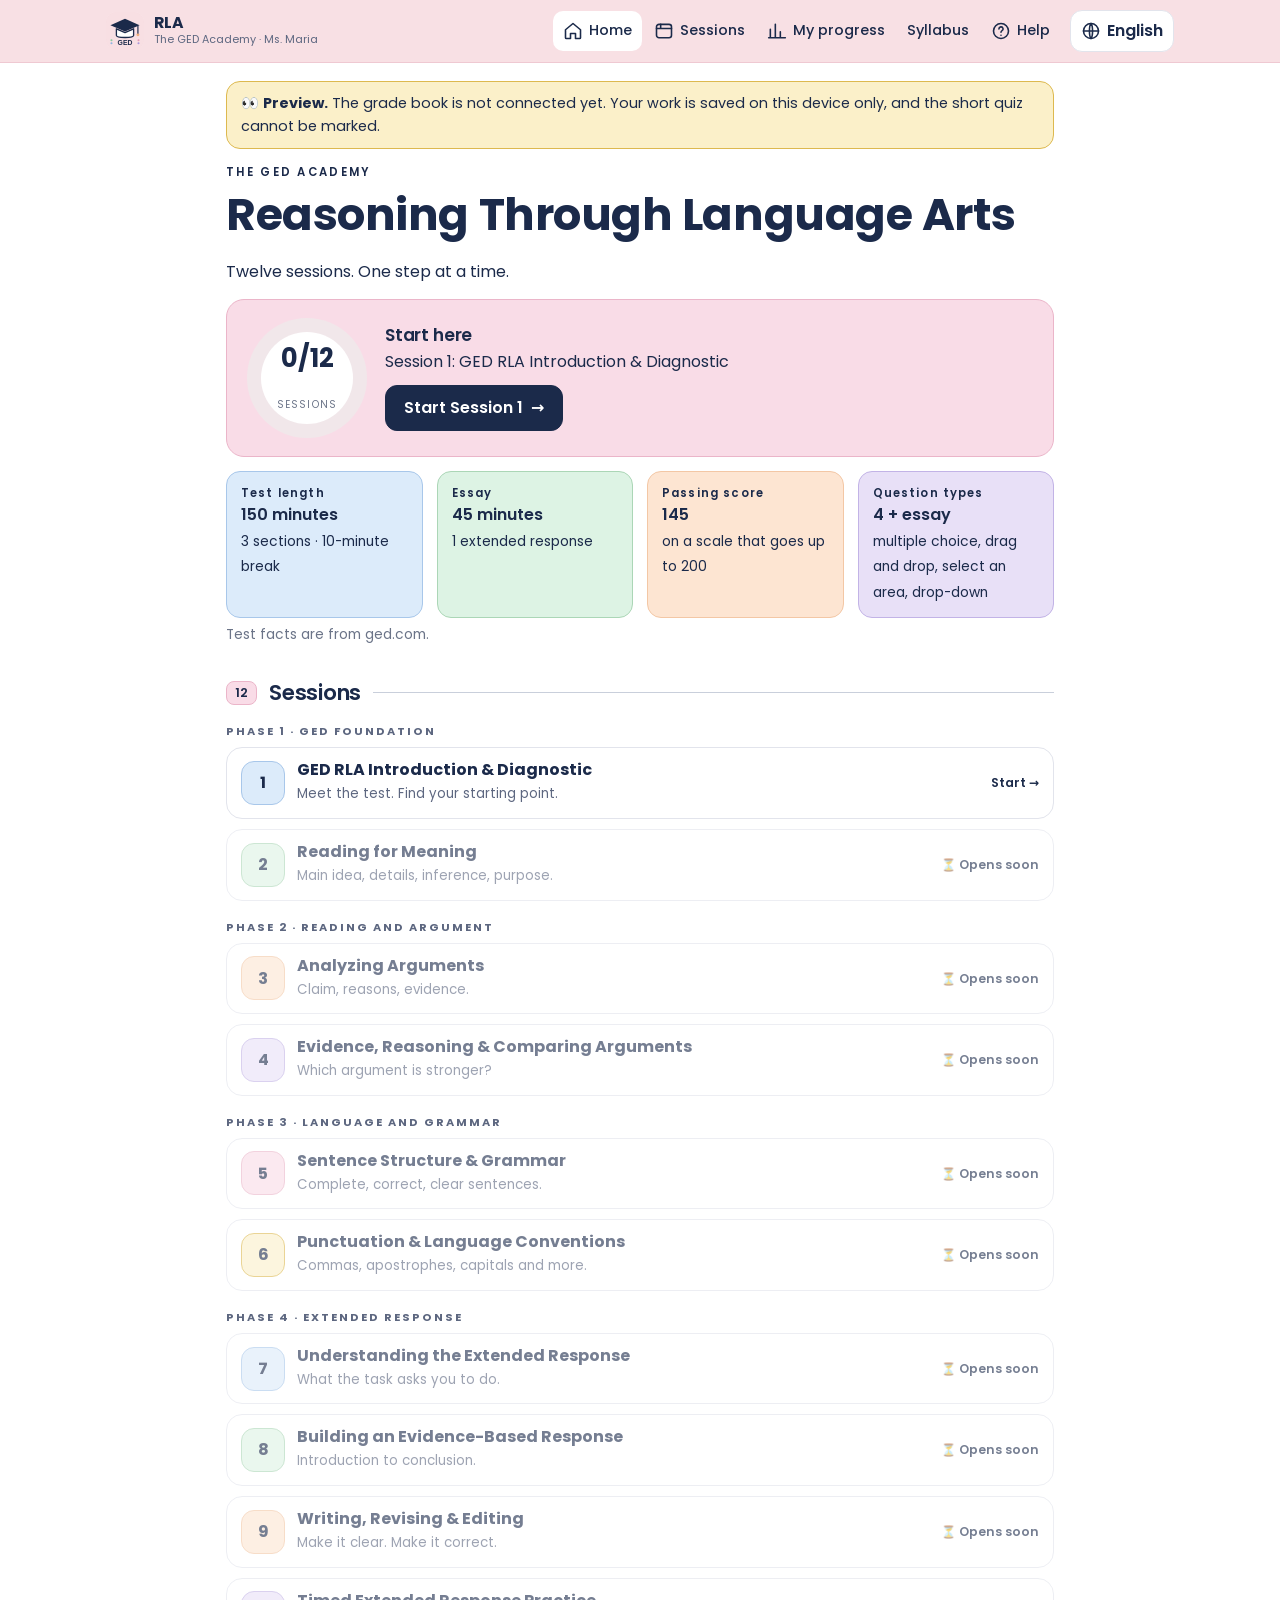
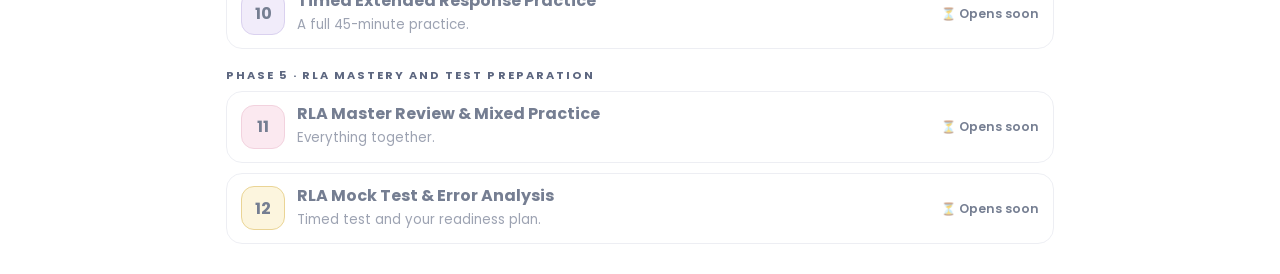
==== rla/index.html @ 69b2a5e5 "Build The GED Academy: homepage, study hub, RLA Session 1, teacher portal - Homepage in the style of" ====
<!doctype html>
<html lang="en">
<head>
<meta charset="utf-8">
<meta name="viewport" content="width=device-width, initial-scale=1, viewport-fit=cover">
<title>Reasoning Through Language Arts · The GED Academy</title>
<meta name="description" content="GED® Reasoning Through Language Arts: twelve sessions with a reviewer, e-workbook, short quiz and checklist in each one. The GED Academy · Elevate with Ms. Maria · Learnovate.">
<meta name="theme-color" content="#F8DFE3">
<meta name="apple-mobile-web-app-capable" content="yes">
<meta name="mobile-web-app-capable" content="yes">
<meta name="apple-mobile-web-app-title" content="GED Academy">
<link rel="manifest" href="../manifest.webmanifest">
<link rel="icon" href="../icons/academy.svg" type="image/svg+xml">
<link rel="apple-touch-icon" href="../icons/apple-touch-icon.png">
<link rel="preconnect" href="https://fonts.googleapis.com">
<link rel="preconnect" href="https://fonts.gstatic.com" crossorigin>
<link href="https://fonts.googleapis.com/css2?family=Poppins:wght@400;500;600;700&display=swap" rel="stylesheet">
<link rel="stylesheet" href="../assets/academy.css">
<link rel="stylesheet" href="../assets/hub.css">
</head>
<body>
<a class="skip" href="#main">Skip to content</a>
<svg width="0" height="0" style="position:absolute" aria-hidden="true"><defs>
<symbol id="i-home" viewBox="0 0 24 24"><path d="M3 10.5 12 3l9 7.5V20a1 1 0 0 1-1 1h-5v-6H9v6H4a1 1 0 0 1-1-1z"/></symbol>
<symbol id="i-sessions" viewBox="0 0 24 24"><rect x="3" y="4" width="18" height="16" rx="3"/><path d="M3 9h18M8 4v5"/></symbol>
<symbol id="i-me" viewBox="0 0 24 24"><path d="M4 20V10M10 20V4M16 20v-7M22 20H2"/></symbol>
<symbol id="i-help" viewBox="0 0 24 24"><circle cx="12" cy="12" r="9"/><path d="M9.5 9.5a2.5 2.5 0 1 1 3.5 2.3c-.7.4-1 1-1 1.7M12 17h.01"/></symbol>
</defs></svg>
<div class="trbar" id="trbar" hidden></div>
<header class="top">
 <div class="wrap">
  <a class="logo" href="../" aria-label="The GED Academy home page"><img src="../icons/academy.svg" alt=""><span class="notranslate" translate="no"><b>RLA</b><small>The GED Academy · Ms. Maria</small></span></a>
  <nav class="navl" aria-label="Main">
   <a href="#/"><svg class="i"><use href="#i-home"/></svg><span data-i18n="home">Home</span></a>
   <a href="#/sessions"><svg class="i"><use href="#i-sessions"/></svg><span data-i18n="sessions">Sessions</span></a>
   <a href="#/me"><svg class="i"><use href="#i-me"/></svg><span data-i18n="progress">My progress</span></a>
   <a href="#/syllabus"><span data-i18n="syllabus">Syllabus</span></a>
   <a href="#/help"><svg class="i"><use href="#i-help"/></svg><span data-i18n="help">Help</span></a>
  </nav>
  <button class="iconbtn" id="signBtn" type="button" hidden>🔑 Sign in</button>
  <div class="lang" data-langmenu></div>
 </div>
</header>

<main id="main" tabindex="-1" data-en><div class="loader"><span class="ldots"><i></i><i></i><i></i><i></i></span><p>Opening…</p></div></main>

<nav class="tabs" aria-label="Main">
 <a href="#/"><svg class="i"><use href="#i-home"/></svg><span data-i18n="home">Home</span></a>
 <a href="#/sessions"><svg class="i"><use href="#i-sessions"/></svg><span data-i18n="sessions">Sessions</span></a>
 <a href="#/me"><svg class="i"><use href="#i-me"/></svg><span data-i18n="progress">My progress</span></a>
 <a href="#/help"><svg class="i"><use href="#i-help"/></svg><span data-i18n="help">Help</span></a>
</nav>

<script src="../assets/i18n.js"></script>
<script src="../assets/core.js" data-sw="../sw.js"></script>
<script src="config.js"></script>
<script src="data.js"></script>
<script src="../assets/hub.js"></script>
</body>
</html>
---- assets/academy.css ----
/* ===== The GED Academy · shared theme (same colours as its sister site, The English Academy) ===== */
:root{
 --navy:#1B2A4A;--ink2:#5D6780;--muted:#6B7488;--line:#E2E4EC;--line2:#C9CFDB;--paper:#FFFFFF;--soft:#FBF7F8;
 --pink:#F8DFE3;--pink-d:#E39AB6;
 --blue:#DCEBFA;--blue-b:#A8C7EA;--blue-s:#8DB4E2;
 --green:#DDF3E4;--green-b:#ABD6B6;--green-s:#8CCB9F;
 --peach:#FDE5D2;--peach-b:#F3C7A5;--peach-s:#EDAE7E;
 --lav:#E8E0F7;--lav-b:#C2B3E6;--lav-s:#A996DC;
 --rose:#F9DCE7;--rose-b:#EBB5C9;--rose-s:#E39AB6;
 --gold:#FBF0C9;--gold-b:#DDB94F;
 --ok:#2F8F57;--ok-t:#E3F5EA;--bad:#C2410C;--bad-t:#FDEBE2;
 --r:18px;--shadow:0 10px 30px rgba(27,42,74,.10);
 --fs:16px;
}
html.big{--fs:19px}
*{box-sizing:border-box}
html{font-size:var(--fs);-webkit-text-size-adjust:100%}
body{margin:0;background:var(--paper);color:var(--navy);font-family:'Poppins',var(--script,'Poppins'),'Segoe UI',system-ui,-apple-system,sans-serif;line-height:1.6;overflow-x:hidden}
h1,h2,h3,h4{line-height:1.2;margin:0 0 .4em;letter-spacing:-.01em}
h1{font-size:clamp(1.8rem,5vw,2.8rem);font-weight:700}
h2{font-size:1.35rem;font-weight:600}
h3{font-size:1.08rem;font-weight:600}
p{margin:0 0 .6em}
a{color:var(--navy)}
img{max-width:100%}
button,input,select,textarea{font:inherit;color:inherit}
:focus-visible{outline:3px solid var(--pink-d);outline-offset:2px;border-radius:6px}
.muted{color:var(--muted)}
.small{font-size:.86rem}
.wrap{max-width:1100px;margin:0 auto;padding:0 16px}
.skip{position:absolute;left:-999px;top:0;background:var(--navy);color:#fff;padding:10px 14px;z-index:99;border-radius:0 0 10px 0}
.skip:focus{left:0}
.sr{position:absolute;width:1px;height:1px;overflow:hidden;clip:rect(0 0 0 0)}
.i{width:20px;height:20px;fill:none;stroke:currentColor;stroke-width:1.9;stroke-linecap:round;stroke-linejoin:round;flex:none}
[hidden]{display:none!important}

/* eyebrow + numbered section heading like the syllabus ("01 What You'll Master") */
.eyebrow{font-size:.72rem;letter-spacing:.2em;text-transform:uppercase;font-weight:600;color:var(--navy);margin:0 0 6px}
.sh{display:flex;align-items:center;gap:12px;margin:34px 0 6px}
.sh .no{font-size:.78rem;font-weight:600;background:var(--rose);border:1.5px solid var(--rose-b);border-radius:8px;padding:1px 8px}
.sh h2{margin:0;white-space:nowrap}
.sh::after{content:"";flex:1;height:1.5px;background:var(--line2)}
.sh + p{color:var(--ink2)}

/* tone helpers: blue, green, peach, lav, rose */
.t-blue{--c:var(--blue);--b:var(--blue-b);--s:var(--blue-s)}
.t-green{--c:var(--green);--b:var(--green-b);--s:var(--green-s)}
.t-peach{--c:var(--peach);--b:var(--peach-b);--s:var(--peach-s)}
.t-lav{--c:var(--lav);--b:var(--lav-b);--s:var(--lav-s)}
.t-rose{--c:var(--rose);--b:var(--rose-b);--s:var(--rose-s)}
.t-gold{--c:var(--gold);--b:var(--gold-b);--s:var(--gold-b)}
.box{background:var(--c,#fff);border:1.5px solid var(--b,var(--line));border-radius:14px;padding:14px 16px}

/* buttons */
.btn{display:inline-flex;align-items:center;justify-content:center;gap:8px;min-height:46px;padding:9px 18px;border-radius:12px;border:1.5px solid var(--navy);background:#fff;color:var(--navy);font-weight:600;text-decoration:none;cursor:pointer;transition:transform .12s, box-shadow .12s;line-height:1.2;text-align:center}
.btn:hover{transform:translateY(-1px);box-shadow:0 6px 16px rgba(27,42,74,.12)}
.btn:active{transform:none}
.btn.primary{background:var(--navy);color:#fff}
.btn.soft{border-color:var(--line2);background:#fff}
.btn.pink{background:var(--rose);border-color:var(--rose-b)}
.btn.sm{min-height:38px;padding:6px 12px;font-size:.88rem;border-radius:10px}
.btn[disabled]{opacity:.45;cursor:not-allowed;transform:none;box-shadow:none}
.row{display:flex;flex-wrap:wrap;gap:10px;align-items:center}
.iconbtn{display:inline-flex;align-items:center;justify-content:center;gap:6px;min-width:42px;min-height:42px;padding:0 10px;border-radius:12px;border:1.5px solid var(--line);background:#fff;cursor:pointer;font-weight:600;color:var(--navy);text-decoration:none}
.iconbtn:hover{border-color:var(--line2)}
.speak{display:inline-flex;align-items:center;justify-content:center;width:30px;height:30px;border-radius:50%;border:1.5px solid var(--line2);background:#fff;cursor:pointer;vertical-align:middle;margin-inline-start:6px;padding:0;flex:none}
.speak .i{width:16px;height:16px}
.speak:hover,.speak.on{background:var(--rose);border-color:var(--rose-b)}

/* chips */
.chip{display:inline-flex;align-items:center;gap:6px;font-size:.78rem;font-weight:600;padding:3px 11px;border-radius:999px;background:var(--c,#fff);border:1.5px solid var(--b,var(--line2))}
.tag{display:inline-block;font-size:.66rem;letter-spacing:.14em;text-transform:uppercase;font-weight:700;background:var(--gold);border:1.5px solid var(--gold-b);border-radius:999px;padding:2px 10px}

/* cards & grids */
.grid{display:grid;gap:14px;grid-template-columns:repeat(auto-fill,minmax(230px,1fr))}
.grid.g5{grid-template-columns:repeat(auto-fill,minmax(160px,1fr))}
.card{display:block;background:var(--c,#fff);border:1.5px solid var(--b,var(--line));border-radius:var(--r);padding:18px 20px;text-decoration:none;color:var(--navy);position:relative}
a.card{transition:transform .15s, box-shadow .15s}
a.card:hover{transform:translateY(-2px);box-shadow:var(--shadow)}
.card .pill{display:inline-block;background:#fff;border-radius:999px;padding:2px 10px;font-size:.74rem;font-weight:600;margin-bottom:10px}
.card.off{opacity:.65}
.pillar{background:var(--c);border:1.5px solid var(--b);border-radius:14px;padding:12px 14px;min-height:84px}
.pillar small{display:block;font-weight:600;font-size:.72rem;letter-spacing:.1em}
.pillar b{font-weight:600}

/* progress */
.bar{height:10px;border-radius:999px;background:#EEF0F5;overflow:hidden}
.bar>i{display:block;height:100%;width:var(--w,0%);background:var(--s,var(--blue-s));border-radius:999px;transition:width .6s}
.ring{--p:0;width:120px;height:120px;border-radius:50%;background:conic-gradient(var(--rose-s) calc(var(--p)*1%),#F1E7EA 0);display:grid;place-items:center;flex:none}
.ring>div{width:92px;height:92px;border-radius:50%;background:#fff;display:grid;place-items:center;text-align:center;line-height:1.05}
.ring b{font-size:1.6rem}
.ring small{display:block;font-size:.62rem;letter-spacing:.12em;color:var(--muted)}

/* toast + dialog */
.toast{position:fixed;left:50%;bottom:86px;transform:translateX(-50%);background:var(--navy);color:#fff;padding:10px 18px;border-radius:12px;z-index:90;box-shadow:var(--shadow);max-width:calc(100vw - 32px);text-align:center}
.modal{position:fixed;inset:0;background:rgba(27,42,74,.45);z-index:80;display:grid;place-items:start center;padding:8vh 16px;overflow:auto}
.modal>.in{background:#fff;border-radius:22px;padding:22px;max-width:520px;width:100%;box-shadow:var(--shadow)}

/* language menu */
.lang{position:relative}
.lang>button{display:inline-flex;align-items:center;gap:6px}
.lang .menu{position:absolute;inset-inline-end:0;top:calc(100% + 6px);background:#fff;border:1.5px solid var(--line);border-radius:14px;box-shadow:var(--shadow);padding:6px;min-width:230px;z-index:60}
.lang .menu button{display:flex;width:100%;justify-content:space-between;gap:10px;background:none;border:0;padding:9px 12px;border-radius:10px;cursor:pointer;text-align:start}
.lang .menu button:hover,.lang .menu button[aria-current="true"]{background:var(--pink)}
.lang .menu hr{border:0;border-top:1px solid var(--line);margin:6px 4px}
.lang .menu select{width:100%;min-height:40px;border:1.5px solid var(--line2);border-radius:10px;padding:0 8px;background:#fff}
.trbar{background:var(--gold);border-bottom:1.5px solid var(--gold-b);font-size:.9rem}
.trbar .wrap{display:flex;flex-wrap:wrap;gap:10px;align-items:center;justify-content:space-between;padding-top:8px;padding-bottom:8px}
#gtHost{position:absolute;left:-9999px;top:0}
body{top:0!important}
.goog-te-banner-frame,.skiptranslate iframe{display:none!important}

/* footer */
.foot{background:var(--navy);color:#D8DDEA;margin-top:56px}
.foot .wrap{padding-top:30px;padding-bottom:30px;display:flex;flex-wrap:wrap;gap:20px;justify-content:space-between;align-items:flex-end}
.foot a{color:#fff}
.foot b{color:#fff}

@media (max-width:640px){
 .sh h2{white-space:normal}
 .card{padding:16px}
}
@media (prefers-reduced-motion:reduce){*{transition:none!important;animation:none!important}}
/* ---------- animated loading ---------- */
.loader{display:grid;justify-items:center;gap:12px;padding:44px 20px;text-align:center}
.loader .lg{width:66px;height:66px;animation:lbob 1.6s ease-in-out infinite}
.loader .lg svg{width:100%;height:100%;display:block}
.loader p{margin:0;font-weight:600;color:var(--ink2)}
.loader .lsub{font-size:.86rem;font-weight:400;color:var(--muted);min-height:1.4em;transition:opacity .3s}
.ldots{display:inline-flex;gap:7px;height:20px;align-items:flex-end}
.ldots i{width:11px;height:11px;border-radius:50%;background:var(--blue-s);animation:ldot 1s ease-in-out infinite}
.ldots i:nth-child(2){background:var(--green-s);animation-delay:.15s}
.ldots i:nth-child(3){background:var(--peach-s);animation-delay:.3s}
.ldots i:nth-child(4){background:var(--rose-s);animation-delay:.45s}
.wait{color:var(--navy);font-weight:600;white-space:nowrap}
.wait::before{content:"";display:inline-block;width:.95em;height:.95em;margin-inline-end:.5em;vertical-align:-.15em;border:2.5px solid var(--pink-d);border-right-color:transparent;border-radius:50%;animation:lspin .7s linear infinite}
@keyframes ldot{0%,70%,100%{transform:translateY(0) scale(.8);opacity:.55}35%{transform:translateY(-9px) scale(1);opacity:1}}
@keyframes lbob{0%,100%{transform:translateY(0) rotate(-5deg)}50%{transform:translateY(-7px) rotate(5deg)}}
@keyframes lspin{to{transform:rotate(360deg)}}
@media (prefers-reduced-motion:reduce){.wait::before{animation:lspin 1.6s linear infinite!important}.ldots i{animation:ldot 1.6s ease-in-out infinite!important}}
.btn .wait,button .wait{color:inherit}

/* ---------- languages: script fonts, right-to-left, English study content ---------- */
.en{direction:ltr;text-align:left;font-family:'Poppins','Segoe UI',system-ui,sans-serif;unicode-bidi:isolate}
html.lang-ur [data-i18n]{line-height:2.1}
html.lang-ur h1[data-i18n]{line-height:1.9}
html[dir=rtl] .skip{left:auto;right:-999px}
html[dir=rtl] .skip:focus{right:0}
/* correct / wrong: never colour alone */
.mark{display:inline-grid;place-items:center;width:24px;height:24px;border-radius:50%;color:#fff;font-weight:700;font-size:.85rem;flex:none}
.mark.ok{background:var(--ok)}.mark.bad{background:var(--bad)}
---- assets/hub.css ----
/* ===== The GED Academy · study hub (shared by every subject) ===== */
body{padding-bottom:calc(76px + env(safe-area-inset-bottom))}
.top{position:sticky;top:0;z-index:50;background:rgba(248,223,227,.95);backdrop-filter:blur(8px);border-bottom:1px solid #EFC9D2}
.top .wrap{display:flex;align-items:center;gap:10px;min-height:62px}
.logo{display:flex;align-items:center;gap:10px;text-decoration:none;margin-inline-end:auto;min-width:0}
.logo img{width:38px;height:38px;border-radius:11px;flex:none}
.logo b{display:block;font-size:.98rem;line-height:1.1;white-space:nowrap;overflow:hidden;text-overflow:ellipsis}
.logo small{display:block;font-size:.68rem;color:var(--ink2);white-space:nowrap;overflow:hidden;text-overflow:ellipsis}
.navl{display:flex;gap:2px}
.navl a{display:flex;align-items:center;gap:6px;padding:8px 10px;border-radius:10px;text-decoration:none;font-weight:500;font-size:.9rem}
.navl a:hover,.navl a[aria-current]{background:#fff}
.tabs{position:fixed;bottom:0;left:0;right:0;z-index:55;background:#fff;border-top:1.5px solid var(--line);display:grid;grid-template-columns:repeat(4,1fr);padding-bottom:env(safe-area-inset-bottom)}
.tabs a{display:grid;justify-items:center;gap:2px;padding:9px 2px;min-height:60px;text-decoration:none;font-size:.7rem;font-weight:600;color:var(--ink2)}
.tabs a[aria-current]{color:var(--navy);background:var(--pink)}
.tabs .i{width:22px;height:22px}
@media (min-width:861px){.tabs{display:none}body{padding-bottom:0}}
@media (max-width:860px){.navl{display:none}.hide-s{display:none}}
main{max-width:860px;margin:0 auto;padding:18px 16px 30px}
main:focus{outline:0}
.banner{background:var(--gold);border:1.5px solid var(--gold-b);border-radius:14px;padding:10px 14px;margin-bottom:14px;font-size:.9rem}

/* session list */
.slist{display:grid;gap:10px}
.srow{display:flex;gap:12px;align-items:center;border:1.5px solid var(--line);border-radius:16px;padding:12px 14px;text-decoration:none;background:#fff;min-height:64px}
a.srow:hover{border-color:var(--navy)}
.srow .n{width:44px;height:44px;border-radius:13px;background:var(--c,var(--pink));border:1.5px solid var(--b,var(--rose-b));display:grid;place-items:center;font-weight:700;flex:none}
.srow .tx{flex:1;min-width:0}
.srow .tx b{display:block;line-height:1.25}
.srow .tx small{color:var(--ink2)}
.srow.off{opacity:.6}
.srow .st{font-size:.76rem;font-weight:600;white-space:nowrap}
.phase{font-size:.7rem;letter-spacing:.18em;text-transform:uppercase;font-weight:700;color:var(--ink2);margin:18px 0 6px}

/* the four steps of a session */
.steps{display:grid;grid-template-columns:repeat(4,1fr);gap:6px;margin:14px 0}
.steps a{border:1.5px solid var(--line2);border-radius:13px;padding:8px 2px;text-align:center;font-size:.74rem;font-weight:600;min-height:58px;background:#fff;text-decoration:none;display:grid;align-content:center;line-height:1.2}
.steps a i{font-style:normal;font-size:1.1rem;display:block}
.steps a[aria-current]{background:var(--navy);color:#fff;border-color:var(--navy)}
.steps a.done:not([aria-current]){background:var(--ok-t);border-color:var(--green-b)}

/* reviewer */
.rev h3{font-size:1.12rem;margin:22px 0 8px}
.rev ul,.rev ol{padding-inline-start:1.3em;margin:0 0 .7em}
.rev li{margin:.25em 0}
.pass{border-inline-start:4px solid var(--rose-s);background:var(--soft);border-radius:0 12px 12px 0;padding:10px 14px;margin:10px 0}
.pass b.ti{display:block;font-size:.72rem;letter-spacing:.14em;text-transform:uppercase;margin-bottom:4px;color:var(--ink2)}
.pass p:last-child{margin:0}
.lab{font-size:.72rem;font-weight:700;letter-spacing:.1em;text-transform:uppercase;display:block;margin-bottom:4px}
.box{margin:10px 0}
.box.weak{--c:var(--bad-t);--b:#F0B79C}.box.weak .lab{color:var(--bad)}
.box.strong{--c:var(--ok-t);--b:var(--green-b)}.box.strong .lab{color:var(--ok)}
.box .note{display:block;font-size:.88rem;margin-top:4px}
.gl{display:grid;grid-template-columns:auto 1fr;gap:6px 14px;margin:0}
.gl dt{font-weight:600}.gl dd{margin:0}
@media (max-width:520px){.gl{grid-template-columns:1fr;gap:0}.gl dd{margin-bottom:8px}}
.tbl{width:100%;border-collapse:collapse;margin:10px 0;font-size:.92rem}
.tbl th,.tbl td{border:1.5px solid var(--line2);padding:8px 10px;text-align:start;vertical-align:top}
.tbl th{background:var(--blue)}
.scroll{overflow-x:auto}
.flow{display:flex;flex-wrap:wrap;gap:6px;align-items:center;margin:10px 0}
.flow span{background:var(--navy);color:#fff;border-radius:10px;padding:6px 12px;font-weight:600;font-size:.86rem}
.flow i{font-style:normal;font-weight:700}

/* questions */
.lvl{position:sticky;top:62px;z-index:5;background:#fff;padding:8px 0;display:flex;gap:6px;overflow-x:auto}
.lvl a{flex:1;text-align:center;font-size:.76rem;font-weight:600;border-radius:999px;padding:8px 10px;border:1.5px solid var(--line2);text-decoration:none;white-space:nowrap;background:#fff}
.lvlh{margin:22px 0 4px;display:flex;align-items:center;gap:10px}
.lvlh h3{margin:0}
.q{border:1.5px solid var(--line);border-radius:16px;padding:14px;margin:12px 0;background:#fff}
.q .meta{font-size:.68rem;letter-spacing:.16em;text-transform:uppercase;font-weight:600;color:var(--ink2);margin:0 0 6px;display:flex;gap:8px;align-items:center;flex-wrap:wrap}
.q .stem{font-weight:600;margin:8px 0}
.opt{display:flex;gap:10px;align-items:center;border:1.5px solid var(--line2);border-radius:12px;padding:10px 12px;margin:6px 0;min-height:50px;cursor:pointer;background:#fff}
.opt input{width:22px;height:22px;accent-color:var(--navy);flex:none;margin:0}
.opt:has(input:checked){border-color:var(--navy);background:var(--blue);box-shadow:inset 0 0 0 1px var(--navy)}
.opt.is-ok{background:var(--ok-t);border-color:var(--ok)}
.opt.is-bad{background:var(--bad-t);border-color:var(--bad)}
.opt .tagr{margin-inline-start:auto;font-size:.72rem;font-weight:700;white-space:nowrap}
.cloze{line-height:2.5}
.cloze select,.cloze input{min-height:42px;border:1.5px solid var(--navy);border-radius:10px;padding:0 10px;background:#fff;font-weight:600;max-width:100%}
.cloze input{width:9.5em}
.cloze .is-ok{border-color:var(--ok);background:var(--ok-t)}
.cloze .is-bad{border-color:var(--bad);background:var(--bad-t)}
.pool,.bin .in{display:flex;flex-wrap:wrap;gap:8px;min-height:50px}
.pool{border:1.5px dashed var(--line2);border-radius:12px;padding:8px;margin:8px 0}
.chipb{border:1.5px solid var(--navy);background:#fff;border-radius:10px;padding:8px 12px;min-height:44px;font-weight:500;cursor:pointer;text-align:start}
.chipb[aria-pressed="true"]{background:var(--navy);color:#fff}
.chipb.is-ok{border-color:var(--ok);background:var(--ok-t)}
.chipb.is-bad{border-color:var(--bad);background:var(--bad-t)}
.bins{display:grid;gap:8px;grid-template-columns:repeat(auto-fit,minmax(150px,1fr))}
.bin{border:1.5px solid var(--b,var(--blue-b));background:var(--c,var(--blue));border-radius:12px;padding:8px;cursor:pointer;text-align:start;display:block;width:100%}
.bin>b{display:block;font-size:.82rem;margin-bottom:6px}
.hot{line-height:2.1}
.hot button{font:inherit;color:inherit;background:none;border:0;border-bottom:2px dotted var(--line2);padding:2px 3px;cursor:pointer;text-align:start;border-radius:6px;display:inline}
.hot button:hover{background:var(--pink)}
.hot button[aria-pressed="true"]{background:var(--blue);box-shadow:0 0 0 2px var(--navy);border-bottom-color:transparent}
.hot button.is-ok{background:var(--ok-t);box-shadow:0 0 0 2px var(--ok)}
.hot button.is-bad{background:var(--bad-t);box-shadow:0 0 0 2px var(--bad)}
.why{font-size:.92rem;border-radius:12px;padding:10px 12px;margin-top:10px;border:1.5px solid var(--green-b);background:var(--ok-t)}
.why.bad{border-color:#F0B79C;background:var(--bad-t)}
.why .ans{display:block;margin-bottom:4px}
.hint{font-size:.84rem;color:var(--ink2);margin:4px 0}
.score{text-align:center;border:1.5px solid var(--navy);border-radius:18px;padding:18px;margin:12px 0;background:#fff}
.score .big{font-size:2.8rem;line-height:1.1;font-weight:700;display:block}
.bylvl{display:grid;grid-template-columns:repeat(auto-fit,minmax(130px,1fr));gap:8px;margin:10px 0}
.bylvl div{border:1.5px solid var(--line2);border-radius:12px;padding:8px 10px;font-size:.86rem}
.bylvl b{display:block;font-size:1.1rem}
.ck{display:flex;gap:12px;align-items:center;min-height:48px;padding:6px 0;cursor:pointer}
.ck input{width:26px;height:26px;accent-color:var(--ok);flex:none;margin:0}
.badge{width:76px;height:76px;border-radius:50%;background:var(--gold);border:2.5px solid var(--gold-b);display:grid;place-items:center;font-size:2rem;margin:0 auto 6px}
.badge.off{filter:grayscale(1);opacity:.45}
.badges{display:grid;grid-template-columns:repeat(auto-fill,minmax(84px,1fr));gap:10px;text-align:center;font-size:.76rem;font-weight:600}
.badges .badge{width:58px;height:58px;font-size:1.5rem}
.field{display:block;margin:10px 0}
.field span{display:block;font-weight:600;font-size:.9rem;margin-bottom:4px}
.field input{width:100%;min-height:48px;border:1.5px solid var(--line2);border-radius:12px;padding:0 14px;background:#fff}
.err{color:var(--bad);font-weight:600}
.ptable td,.ptable th{white-space:nowrap}
.again{margin:6px 0}.again summary{cursor:pointer;font-weight:600;font-size:.9rem;min-height:40px;display:flex;align-items:center;gap:6px;color:var(--navy)}
.q .opt.is-ok{background:var(--ok-t);border-color:var(--ok);box-shadow:inset 0 0 0 1px var(--ok)}
.q .opt.is-bad{background:var(--bad-t);border-color:var(--bad);box-shadow:inset 0 0 0 1px var(--bad)}
#signBtn{white-space:nowrap;max-width:9.5em;overflow:hidden;text-overflow:ellipsis}
@media (max-width:520px){.logo small{display:none}.top .wrap{gap:8px}}
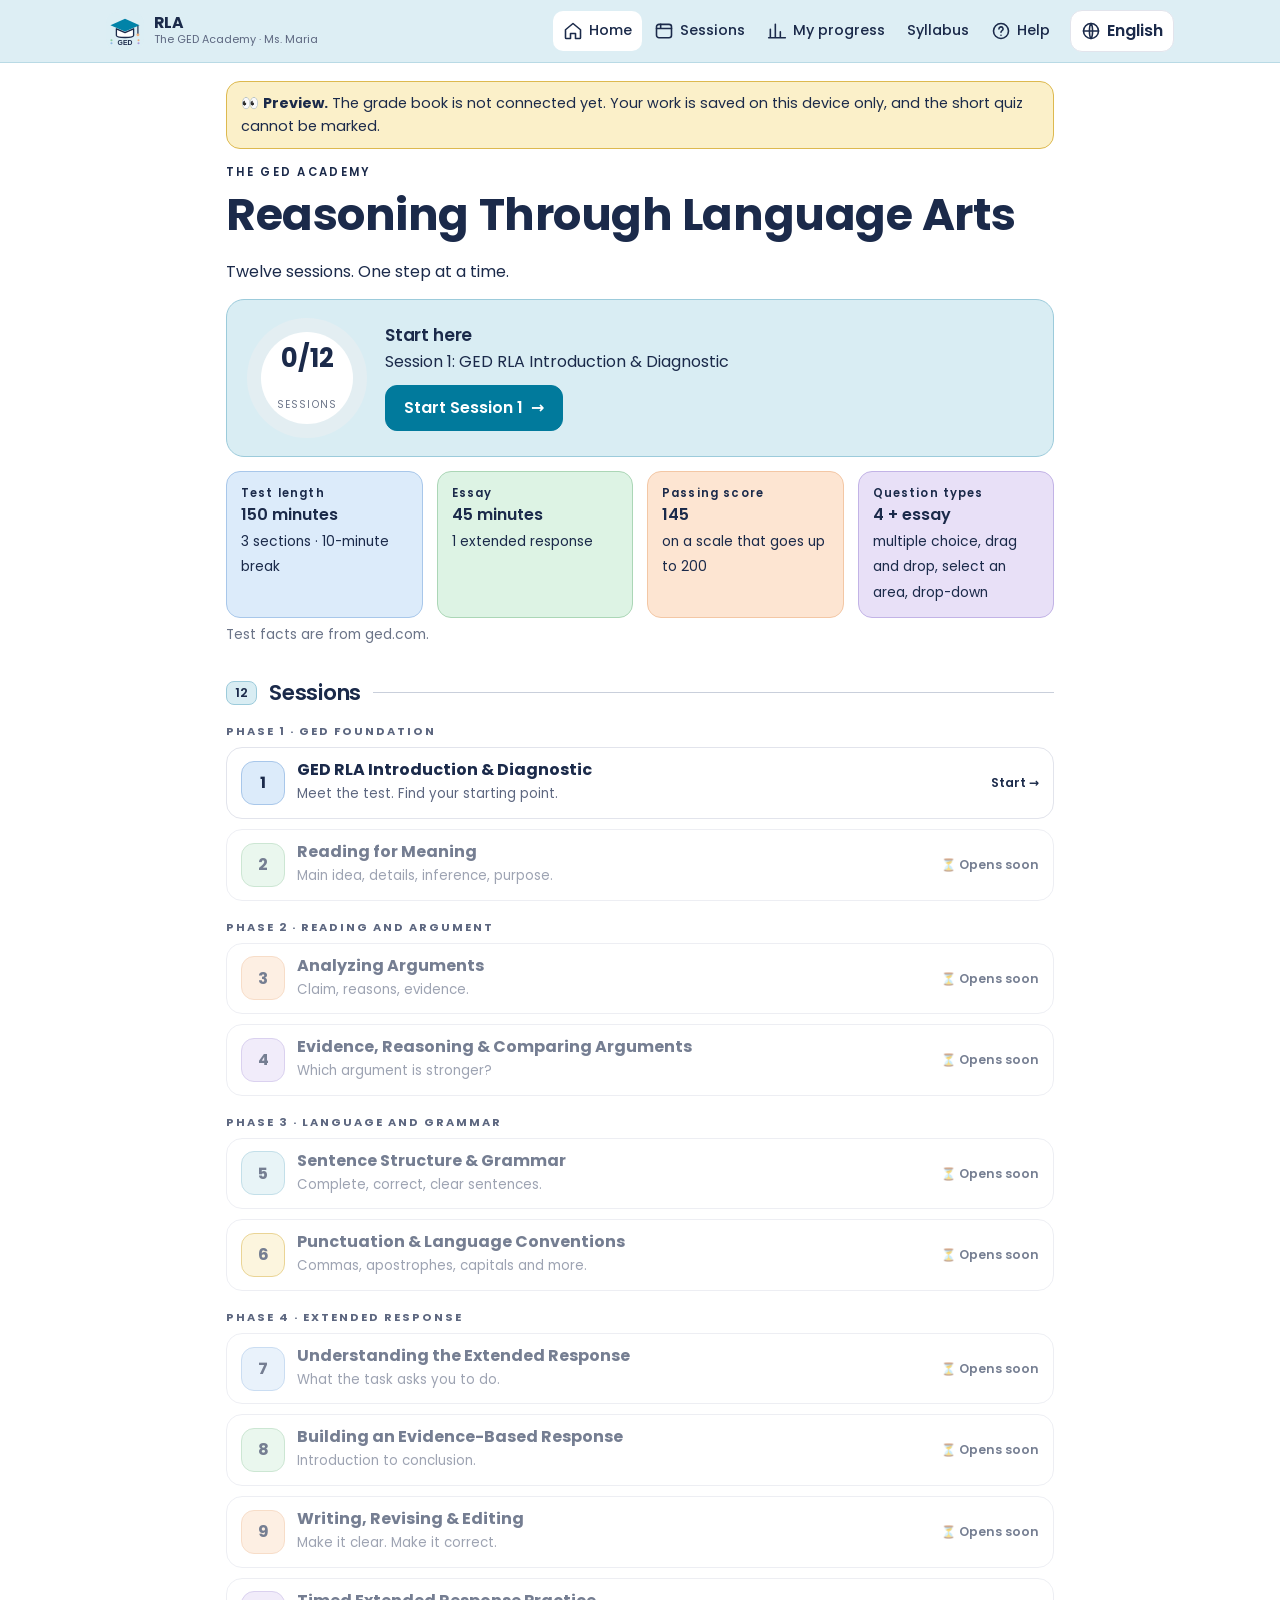
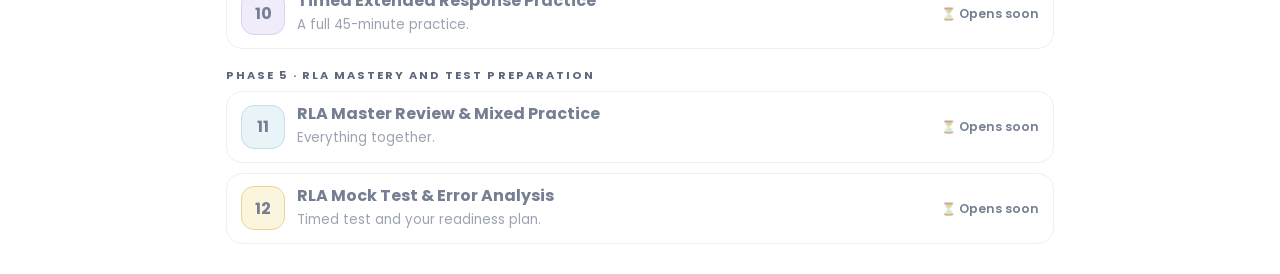
==== commit 018d84b4: "Change the theme from pink to GED blue (#0183A8) Light blue header, hero and closing section, blue m" ====
--- a/rla/index.html
+++ b/rla/index.html
@@ -5,7 +5,7 @@
 <meta name="viewport" content="width=device-width, initial-scale=1, viewport-fit=cover">
 <title>Reasoning Through Language Arts · The GED Academy</title>
 <meta name="description" content="GED® Reasoning Through Language Arts: twelve sessions with a reviewer, e-workbook, short quiz and checklist in each one. The GED Academy · Elevate with Ms. Maria · Learnovate.">
-<meta name="theme-color" content="#F8DFE3">
+<meta name="theme-color" content="#DCEEF4">
 <meta name="apple-mobile-web-app-capable" content="yes">
 <meta name="mobile-web-app-capable" content="yes">
 <meta name="apple-mobile-web-app-title" content="GED Academy">
--- a/assets/academy.css
+++ b/assets/academy.css
@@ -1,12 +1,12 @@
 /* ===== The GED Academy · shared theme (same colours as its sister site, The English Academy) ===== */
 :root{
- --navy:#1B2A4A;--ink2:#5D6780;--muted:#6B7488;--line:#E2E4EC;--line2:#C9CFDB;--paper:#FFFFFF;--soft:#FBF7F8;
- --pink:#F8DFE3;--pink-d:#E39AB6;
+ --navy:#1B2A4A;--ink2:#5D6780;--muted:#6B7488;--line:#E2E4EC;--line2:#C9CFDB;--paper:#FFFFFF;--soft:#F4FAFC;
+ --pink:#DCEEF4;--pink-d:#0183A8;--brand:#0183A8;--brand-d:#017A9C;
  --blue:#DCEBFA;--blue-b:#A8C7EA;--blue-s:#8DB4E2;
  --green:#DDF3E4;--green-b:#ABD6B6;--green-s:#8CCB9F;
  --peach:#FDE5D2;--peach-b:#F3C7A5;--peach-s:#EDAE7E;
  --lav:#E8E0F7;--lav-b:#C2B3E6;--lav-s:#A996DC;
- --rose:#F9DCE7;--rose-b:#EBB5C9;--rose-s:#E39AB6;
+ --rose:#D9EDF3;--rose-b:#9CCBDB;--rose-s:#0183A8;
  --gold:#FBF0C9;--gold-b:#DDB94F;
  --ok:#2F8F57;--ok-t:#E3F5EA;--bad:#C2410C;--bad-t:#FDEBE2;
  --r:18px;--shadow:0 10px 30px rgba(27,42,74,.10);
@@ -55,7 +55,7 @@
 .btn{display:inline-flex;align-items:center;justify-content:center;gap:8px;min-height:46px;padding:9px 18px;border-radius:12px;border:1.5px solid var(--navy);background:#fff;color:var(--navy);font-weight:600;text-decoration:none;cursor:pointer;transition:transform .12s, box-shadow .12s;line-height:1.2;text-align:center}
 .btn:hover{transform:translateY(-1px);box-shadow:0 6px 16px rgba(27,42,74,.12)}
 .btn:active{transform:none}
-.btn.primary{background:var(--navy);color:#fff}
+.btn.primary{background:var(--brand-d);border-color:var(--brand-d);color:#fff}
 .btn.soft{border-color:var(--line2);background:#fff}
 .btn.pink{background:var(--rose);border-color:var(--rose-b)}
 .btn.sm{min-height:38px;padding:6px 12px;font-size:.88rem;border-radius:10px}
@@ -86,7 +86,7 @@
 /* progress */
 .bar{height:10px;border-radius:999px;background:#EEF0F5;overflow:hidden}
 .bar>i{display:block;height:100%;width:var(--w,0%);background:var(--s,var(--blue-s));border-radius:999px;transition:width .6s}
-.ring{--p:0;width:120px;height:120px;border-radius:50%;background:conic-gradient(var(--rose-s) calc(var(--p)*1%),#F1E7EA 0);display:grid;place-items:center;flex:none}
+.ring{--p:0;width:120px;height:120px;border-radius:50%;background:conic-gradient(var(--rose-s) calc(var(--p)*1%),#E3EEF2 0);display:grid;place-items:center;flex:none}
 .ring>div{width:92px;height:92px;border-radius:50%;background:#fff;display:grid;place-items:center;text-align:center;line-height:1.05}
 .ring b{font-size:1.6rem}
 .ring small{display:block;font-size:.62rem;letter-spacing:.12em;color:var(--muted)}
--- a/assets/hub.css
+++ b/assets/hub.css
@@ -1,6 +1,6 @@
 /* ===== The GED Academy · study hub (shared by every subject) ===== */
 body{padding-bottom:calc(76px + env(safe-area-inset-bottom))}
-.top{position:sticky;top:0;z-index:50;background:rgba(248,223,227,.95);backdrop-filter:blur(8px);border-bottom:1px solid #EFC9D2}
+.top{position:sticky;top:0;z-index:50;background:rgba(220,238,244,.95);backdrop-filter:blur(8px);border-bottom:1px solid #B9DAE5}
 .top .wrap{display:flex;align-items:center;gap:10px;min-height:62px}
 .logo{display:flex;align-items:center;gap:10px;text-decoration:none;margin-inline-end:auto;min-width:0}
 .logo img{width:38px;height:38px;border-radius:11px;flex:none}
@@ -35,7 +35,7 @@
 .steps{display:grid;grid-template-columns:repeat(4,1fr);gap:6px;margin:14px 0}
 .steps a{border:1.5px solid var(--line2);border-radius:13px;padding:8px 2px;text-align:center;font-size:.74rem;font-weight:600;min-height:58px;background:#fff;text-decoration:none;display:grid;align-content:center;line-height:1.2}
 .steps a i{font-style:normal;font-size:1.1rem;display:block}
-.steps a[aria-current]{background:var(--navy);color:#fff;border-color:var(--navy)}
+.steps a[aria-current]{background:var(--brand-d);color:#fff;border-color:var(--brand-d)}
 .steps a.done:not([aria-current]){background:var(--ok-t);border-color:var(--green-b)}
 
 /* reviewer */
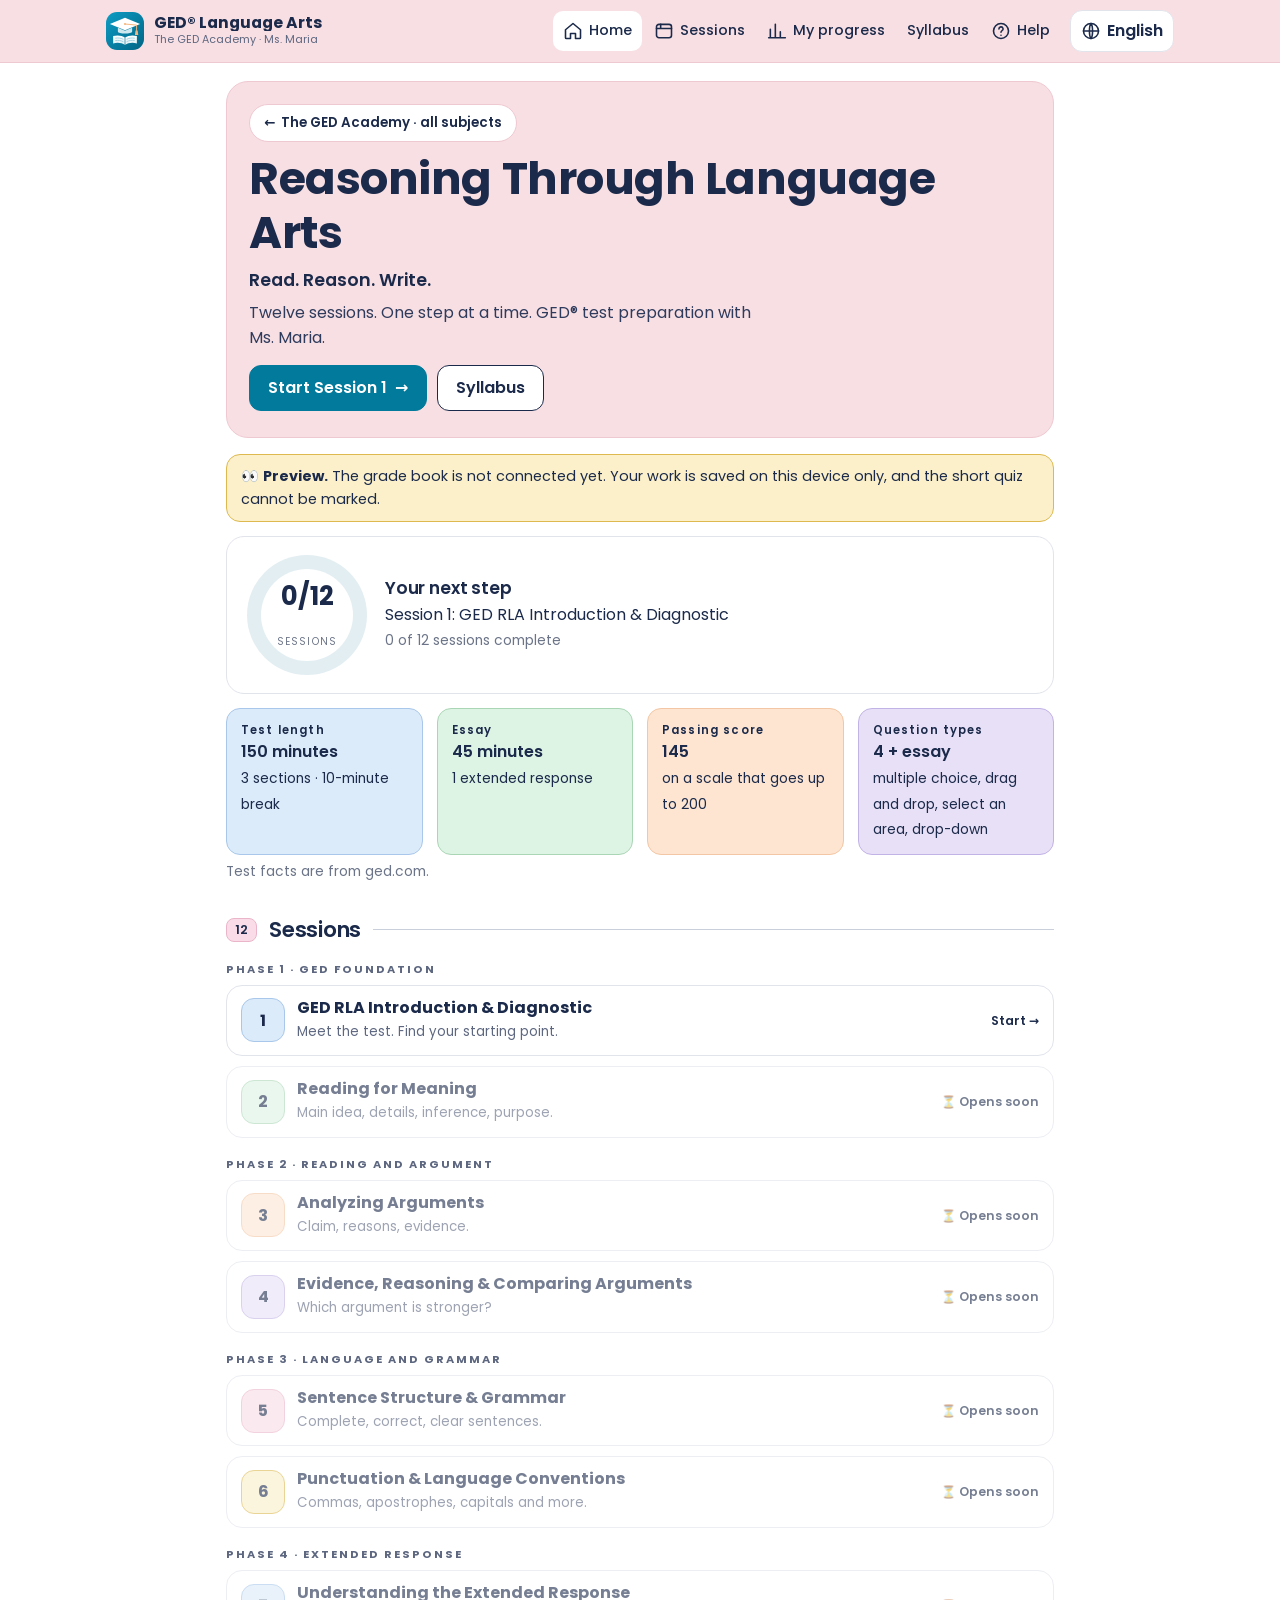
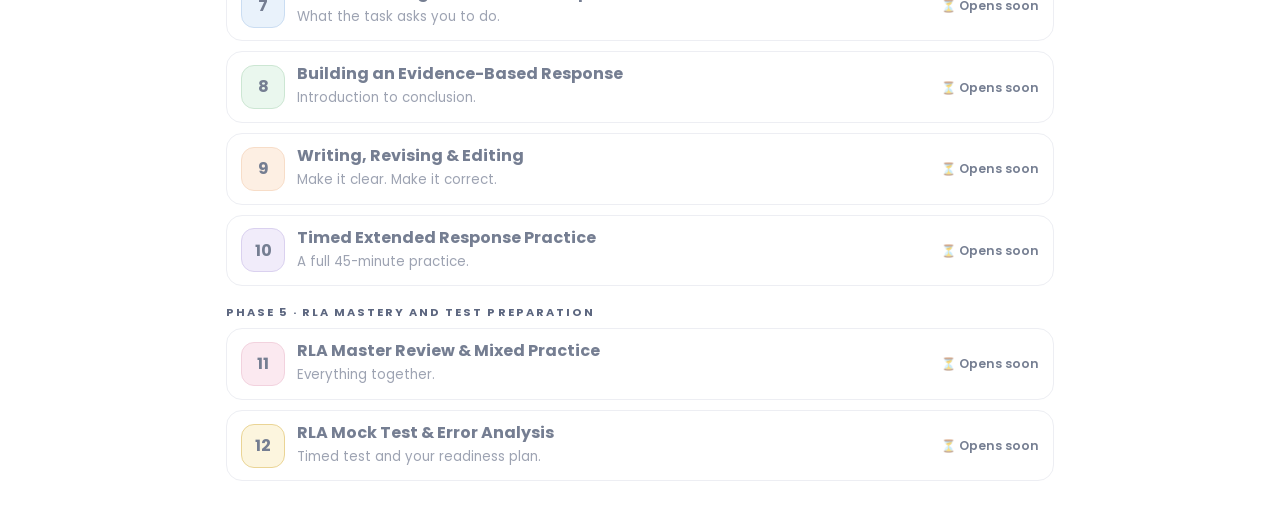
==== commit 0f0bcec1: "Restore the offline file (sw.js) and finish the subject headers sw.js was emptied by mistake in the " ====
--- a/rla/index.html
+++ b/rla/index.html
@@ -29,7 +29,7 @@
 <div class="trbar" id="trbar" hidden></div>
 <header class="top">
  <div class="wrap">
-  <a class="logo" href="../" aria-label="The GED Academy home page"><img src="../icons/academy.svg" alt=""><span class="notranslate" translate="no"><b>RLA</b><small>The GED Academy · Ms. Maria</small></span></a>
+  <a class="logo" href="../" aria-label="The GED Academy home page"><img src="../icons/academy.svg" alt=""><span class="notranslate" translate="no"><b>GED® Language Arts</b><small>The GED Academy · Ms. Maria</small></span></a>
   <nav class="navl" aria-label="Main">
    <a href="#/"><svg class="i"><use href="#i-home"/></svg><span data-i18n="home">Home</span></a>
    <a href="#/sessions"><svg class="i"><use href="#i-sessions"/></svg><span data-i18n="sessions">Sessions</span></a>
--- a/assets/academy.css
+++ b/assets/academy.css
@@ -6,7 +6,7 @@
  --green:#DDF3E4;--green-b:#ABD6B6;--green-s:#8CCB9F;
  --peach:#FDE5D2;--peach-b:#F3C7A5;--peach-s:#EDAE7E;
  --lav:#E8E0F7;--lav-b:#C2B3E6;--lav-s:#A996DC;
- --rose:#D9EDF3;--rose-b:#9CCBDB;--rose-s:#0183A8;
+ --rose:#F9DCE7;--rose-b:#EBB5C9;--rose-s:#E39AB6;--tint:#D9EDF3;--tint-b:#9CCBDB;
  --gold:#FBF0C9;--gold-b:#DDB94F;
  --ok:#2F8F57;--ok-t:#E3F5EA;--bad:#C2410C;--bad-t:#FDEBE2;
  --r:18px;--shadow:0 10px 30px rgba(27,42,74,.10);
@@ -37,7 +37,7 @@
 /* eyebrow + numbered section heading like the syllabus ("01 What You'll Master") */
 .eyebrow{font-size:.72rem;letter-spacing:.2em;text-transform:uppercase;font-weight:600;color:var(--navy);margin:0 0 6px}
 .sh{display:flex;align-items:center;gap:12px;margin:34px 0 6px}
-.sh .no{font-size:.78rem;font-weight:600;background:var(--rose);border:1.5px solid var(--rose-b);border-radius:8px;padding:1px 8px}
+.sh .no{font-size:.78rem;font-weight:600;background:var(--tint);border:1.5px solid var(--tint-b);border-radius:8px;padding:1px 8px}
 .sh h2{margin:0;white-space:nowrap}
 .sh::after{content:"";flex:1;height:1.5px;background:var(--line2)}
 .sh + p{color:var(--ink2)}
@@ -57,7 +57,7 @@
 .btn:active{transform:none}
 .btn.primary{background:var(--brand-d);border-color:var(--brand-d);color:#fff}
 .btn.soft{border-color:var(--line2);background:#fff}
-.btn.pink{background:var(--rose);border-color:var(--rose-b)}
+.btn.pink{background:var(--tint);border-color:var(--tint-b)}
 .btn.sm{min-height:38px;padding:6px 12px;font-size:.88rem;border-radius:10px}
 .btn[disabled]{opacity:.45;cursor:not-allowed;transform:none;box-shadow:none}
 .row{display:flex;flex-wrap:wrap;gap:10px;align-items:center}
@@ -65,7 +65,7 @@
 .iconbtn:hover{border-color:var(--line2)}
 .speak{display:inline-flex;align-items:center;justify-content:center;width:30px;height:30px;border-radius:50%;border:1.5px solid var(--line2);background:#fff;cursor:pointer;vertical-align:middle;margin-inline-start:6px;padding:0;flex:none}
 .speak .i{width:16px;height:16px}
-.speak:hover,.speak.on{background:var(--rose);border-color:var(--rose-b)}
+.speak:hover,.speak.on{background:var(--tint);border-color:var(--tint-b)}
 
 /* chips */
 .chip{display:inline-flex;align-items:center;gap:6px;font-size:.78rem;font-weight:600;padding:3px 11px;border-radius:999px;background:var(--c,#fff);border:1.5px solid var(--b,var(--line2))}
@@ -86,7 +86,7 @@
 /* progress */
 .bar{height:10px;border-radius:999px;background:#EEF0F5;overflow:hidden}
 .bar>i{display:block;height:100%;width:var(--w,0%);background:var(--s,var(--blue-s));border-radius:999px;transition:width .6s}
-.ring{--p:0;width:120px;height:120px;border-radius:50%;background:conic-gradient(var(--rose-s) calc(var(--p)*1%),#E3EEF2 0);display:grid;place-items:center;flex:none}
+.ring{--p:0;width:120px;height:120px;border-radius:50%;background:conic-gradient(var(--brand) calc(var(--p)*1%),#E3EEF2 0);display:grid;place-items:center;flex:none}
 .ring>div{width:92px;height:92px;border-radius:50%;background:#fff;display:grid;place-items:center;text-align:center;line-height:1.05}
 .ring b{font-size:1.6rem}
 .ring small{display:block;font-size:.62rem;letter-spacing:.12em;color:var(--muted)}
--- a/assets/hub.css
+++ b/assets/hub.css
@@ -1,6 +1,6 @@
 /* ===== The GED Academy · study hub (shared by every subject) ===== */
 body{padding-bottom:calc(76px + env(safe-area-inset-bottom))}
-.top{position:sticky;top:0;z-index:50;background:rgba(220,238,244,.95);backdrop-filter:blur(8px);border-bottom:1px solid #B9DAE5}
+.top{position:sticky;top:0;z-index:50;background:var(--pink);border-bottom:1px solid var(--pink-line,#B9DAE5)}
 .top .wrap{display:flex;align-items:center;gap:10px;min-height:62px}
 .logo{display:flex;align-items:center;gap:10px;text-decoration:none;margin-inline-end:auto;min-width:0}
 .logo img{width:38px;height:38px;border-radius:11px;flex:none}
@@ -32,8 +32,8 @@
 .phase{font-size:.7rem;letter-spacing:.18em;text-transform:uppercase;font-weight:700;color:var(--ink2);margin:18px 0 6px}
 
 /* the four steps of a session */
-.steps{display:grid;grid-template-columns:repeat(4,1fr);gap:6px;margin:14px 0}
-.steps a{border:1.5px solid var(--line2);border-radius:13px;padding:8px 2px;text-align:center;font-size:.74rem;font-weight:600;min-height:58px;background:#fff;text-decoration:none;display:grid;align-content:center;line-height:1.2}
+.steps{display:grid;grid-auto-flow:column;grid-auto-columns:1fr;gap:5px;margin:14px 0}
+.steps a{border:1.5px solid var(--line2);border-radius:13px;padding:8px 1px;text-align:center;font-size:.7rem;min-width:0;overflow-wrap:anywhere;font-weight:600;min-height:58px;background:#fff;text-decoration:none;display:grid;align-content:center;line-height:1.2}
 .steps a i{font-style:normal;font-size:1.1rem;display:block}
 .steps a[aria-current]{background:var(--brand-d);color:#fff;border-color:var(--brand-d)}
 .steps a.done:not([aria-current]){background:var(--ok-t);border-color:var(--green-b)}
@@ -42,7 +42,7 @@
 .rev h3{font-size:1.12rem;margin:22px 0 8px}
 .rev ul,.rev ol{padding-inline-start:1.3em;margin:0 0 .7em}
 .rev li{margin:.25em 0}
-.pass{border-inline-start:4px solid var(--rose-s);background:var(--soft);border-radius:0 12px 12px 0;padding:10px 14px;margin:10px 0}
+.pass{border-inline-start:4px solid var(--brand);background:var(--soft);border-radius:0 12px 12px 0;padding:10px 14px;margin:10px 0}
 .pass b.ti{display:block;font-size:.72rem;letter-spacing:.14em;text-transform:uppercase;margin-bottom:4px;color:var(--ink2)}
 .pass p:last-child{margin:0}
 .lab{font-size:.72rem;font-weight:700;letter-spacing:.1em;text-transform:uppercase;display:block;margin-bottom:4px}
@@ -120,3 +120,41 @@
 .q .opt.is-bad{background:var(--bad-t);border-color:var(--bad);box-shadow:inset 0 0 0 1px var(--bad)}
 #signBtn{white-space:nowrap;max-width:9.5em;overflow:hidden;text-overflow:ellipsis}
 @media (max-width:520px){.logo small{display:none}.top .wrap{gap:8px}}
+
+/* ---------- slide viewer ---------- */
+.deck{container-type:inline-size;border:1.5px solid var(--navy);border-radius:18px;background:#fff;overflow:hidden;display:flex;flex-direction:column}
+.deck:focus-visible{outline:3px solid var(--brand);outline-offset:2px}
+.slide{padding:18px 18px 14px;min-height:56vh;font-size:clamp(15px,2.05cqw,32px);background:linear-gradient(180deg,var(--pink) 0,var(--pink) 6px,#fff 6px)}
+.slide h2{font-size:1.5em;margin:.2em 0 .5em;line-height:1.2}
+.slide .eyebrow{font-size:.62em}
+.slide .sbody{font-size:1em}
+.slide .sbody p,.slide .sbody li{font-size:1em}
+.slide .sbody .lab{font-size:.68em}.slide .sbody .note{font-size:.84em}
+.slide .tbl{font-size:.88em}
+.slide .flow span{font-size:.86em}
+.slide.s-title{display:grid;align-content:center;justify-items:center;text-align:center;background:var(--pink)}
+.slide.s-title h2{font-size:2em;max-width:16em}
+.slide .slogo{width:4.2em;height:4.2em;border-radius:1em;margin-bottom:.8em}
+.slide .ssub{font-size:1.1em;color:#2E3B5C;max-width:28em}
+.slide .sby{font-size:.8em;color:var(--ink2);margin-top:1em}
+.dbar{display:flex;align-items:center;gap:8px;padding:8px 10px;border-top:1.5px solid var(--line);background:var(--soft)}
+.dbar .iconbtn{min-width:48px;min-height:48px;font-size:1.2rem}
+.dbar .dnext{background:var(--brand-d);border-color:var(--brand-d);color:#fff}
+.dbar .iconbtn:disabled{opacity:.35}
+.dcount{font-weight:600;font-size:.9rem;min-width:4.2em;text-align:center}
+@container (min-width:640px){.slide{aspect-ratio:16/9;min-height:0;overflow-y:auto;padding:2.2em 2.6em 1.4em}}
+.deck.fs{position:fixed;inset:0;z-index:200;border-radius:0;border:0}
+.deck.fs .slide{flex:1;aspect-ratio:auto;min-height:0;overflow-y:auto}
+body.nofs-scroll{overflow:hidden}
+html[dir=rtl] .dbar{direction:ltr}
+.cframe{position:relative;width:100%;aspect-ratio:16/9;border:1.5px solid var(--navy);border-radius:18px;overflow:hidden;background:var(--soft)}
+.cframe iframe{position:absolute;inset:0;width:100%;height:100%;border:0}
+/* ---------- each subject's own welcome page ---------- */
+.shero{background:var(--pink);border:1.5px solid var(--pink-line,#B9DAE5);border-radius:22px;padding:22px 22px 26px;margin-bottom:16px}
+.shero h1{font-size:clamp(1.9rem,6vw,2.8rem);margin:10px 0 6px}
+.shero .motto{font-size:1.1rem;font-weight:600;margin:0 0 6px}
+.shero .lede{color:#2E3B5C;max-width:52ch}
+.backl{display:inline-flex;align-items:center;gap:6px;background:#fff;border:1.5px solid var(--pink-line,#B9DAE5);border-radius:999px;padding:6px 14px;min-height:38px;font-size:.84rem;font-weight:600;text-decoration:none}
+.backl:hover{border-color:var(--navy)}
+.pcard{display:flex;gap:18px;align-items:center;flex-wrap:wrap;margin:0 0 14px}
+@media (max-width:520px){.shero{margin:-18px -16px 16px;border-radius:0 0 22px 22px;border-width:0 0 1.5px;padding:16px 16px 22px}}
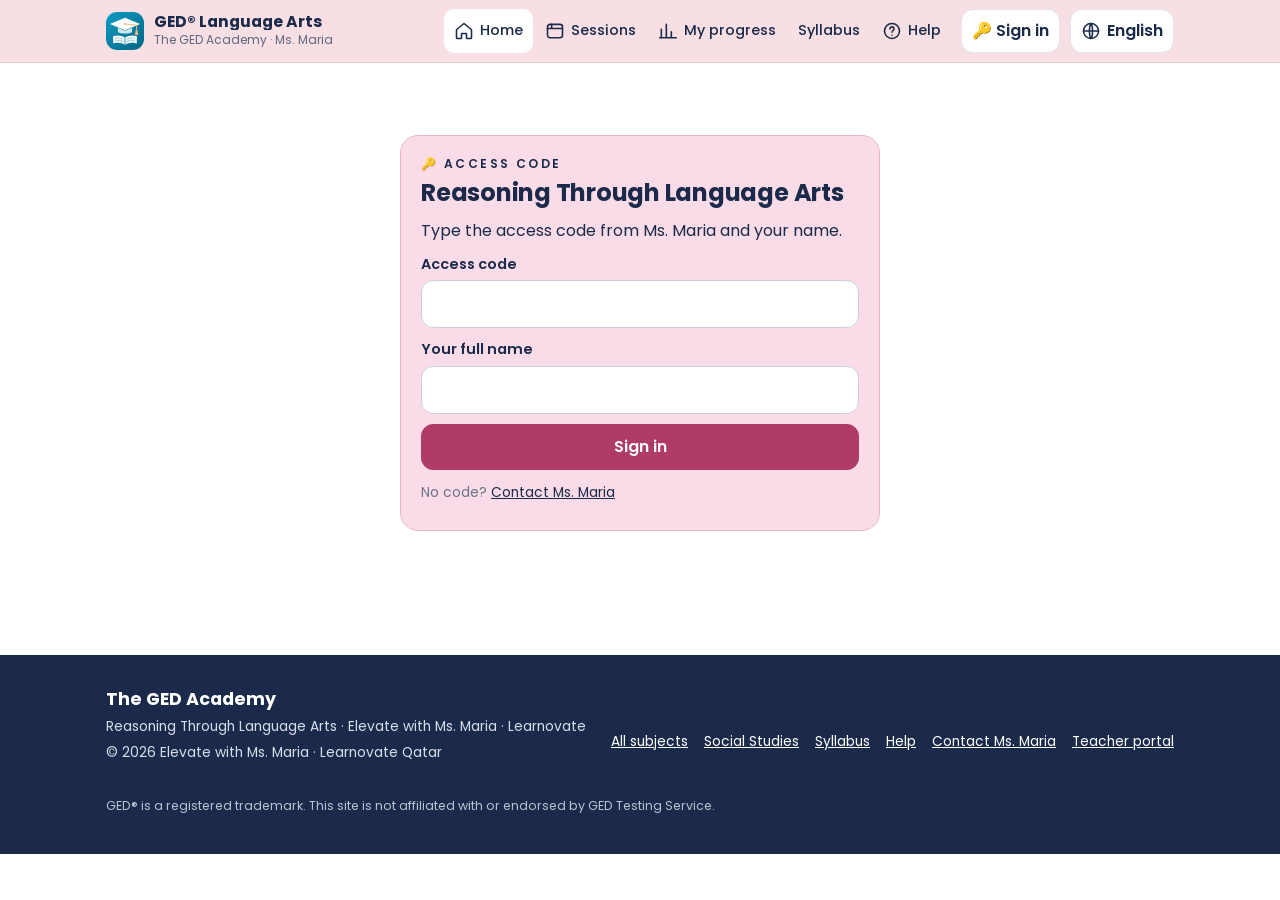
==== commit c4ed055e: "Design pass: subject home pages in the homepage layout, each subject in its own colour; page banners" ====
--- a/rla/index.html
+++ b/rla/index.html
@@ -44,6 +44,14 @@
 
 <main id="main" tabindex="-1" data-en><div class="loader"><span class="ldots"><i></i><i></i><i></i><i></i></span><p>Opening…</p></div></main>
 
+<footer class="foot" data-en>
+ <div class="wrap">
+  <div><b style="font-size:1.1rem">The GED Academy</b><br><span class="small">Reasoning Through Language Arts · Elevate with Ms. Maria · Learnovate</span><br><span class="small">© 2026 Elevate with Ms. Maria · Learnovate Qatar</span></div>
+  <nav class="small fl" aria-label="Footer"><a href="../">All subjects</a><a href="../social-studies/">Social Studies</a><a href="#/syllabus">Syllabus</a><a href="#/help">Help</a><a href="mailto:maria@me.learnovateqa.com?subject=The%20GED%20Academy">Contact Ms. Maria</a><a href="../teacher/">Teacher portal</a></nav>
+  <p class="tm">GED® is a registered trademark. This site is not affiliated with or endorsed by GED Testing Service.</p>
+ </div>
+</footer>
+
 <nav class="tabs" aria-label="Main">
  <a href="#/"><svg class="i"><use href="#i-home"/></svg><span data-i18n="home">Home</span></a>
  <a href="#/sessions"><svg class="i"><use href="#i-sessions"/></svg><span data-i18n="sessions">Sessions</span></a>
--- a/assets/academy.css
+++ b/assets/academy.css
@@ -35,7 +35,7 @@
 [hidden]{display:none!important}
 
 /* eyebrow + numbered section heading like the syllabus ("01 What You'll Master") */
-.eyebrow{font-size:.72rem;letter-spacing:.2em;text-transform:uppercase;font-weight:600;color:var(--navy);margin:0 0 6px}
+.eyebrow{font-size:.76rem;letter-spacing:.2em;text-transform:uppercase;font-weight:600;color:var(--navy);margin:0 0 6px}
 .sh{display:flex;align-items:center;gap:12px;margin:34px 0 6px}
 .sh .no{font-size:.78rem;font-weight:600;background:var(--tint);border:1.5px solid var(--tint-b);border-radius:8px;padding:1px 8px}
 .sh h2{margin:0;white-space:nowrap}
@@ -58,7 +58,7 @@
 .btn.primary{background:var(--brand-d);border-color:var(--brand-d);color:#fff}
 .btn.soft{border-color:var(--line2);background:#fff}
 .btn.pink{background:var(--tint);border-color:var(--tint-b)}
-.btn.sm{min-height:38px;padding:6px 12px;font-size:.88rem;border-radius:10px}
+.btn.sm{min-height:44px;padding:8px 14px;font-size:.9rem;border-radius:10px}
 .btn[disabled]{opacity:.45;cursor:not-allowed;transform:none;box-shadow:none}
 .row{display:flex;flex-wrap:wrap;gap:10px;align-items:center}
 .iconbtn{display:inline-flex;align-items:center;justify-content:center;gap:6px;min-width:42px;min-height:42px;padding:0 10px;border-radius:12px;border:1.5px solid var(--line);background:#fff;cursor:pointer;font-weight:600;color:var(--navy);text-decoration:none}
@@ -68,8 +68,8 @@
 .speak:hover,.speak.on{background:var(--tint);border-color:var(--tint-b)}
 
 /* chips */
-.chip{display:inline-flex;align-items:center;gap:6px;font-size:.78rem;font-weight:600;padding:3px 11px;border-radius:999px;background:var(--c,#fff);border:1.5px solid var(--b,var(--line2))}
-.tag{display:inline-block;font-size:.66rem;letter-spacing:.14em;text-transform:uppercase;font-weight:700;background:var(--gold);border:1.5px solid var(--gold-b);border-radius:999px;padding:2px 10px}
+.chip{display:inline-flex;align-items:center;gap:6px;font-size:.8rem;font-weight:600;padding:3px 11px;border-radius:999px;background:var(--c,#fff);border:1.5px solid var(--b,var(--line2))}
+.tag{display:inline-block;font-size:.74rem;letter-spacing:.14em;text-transform:uppercase;font-weight:700;background:var(--gold);border:1.5px solid var(--gold-b);border-radius:999px;padding:2px 10px}
 
 /* cards & grids */
 .grid{display:grid;gap:14px;grid-template-columns:repeat(auto-fill,minmax(230px,1fr))}
@@ -77,10 +77,10 @@
 .card{display:block;background:var(--c,#fff);border:1.5px solid var(--b,var(--line));border-radius:var(--r);padding:18px 20px;text-decoration:none;color:var(--navy);position:relative}
 a.card{transition:transform .15s, box-shadow .15s}
 a.card:hover{transform:translateY(-2px);box-shadow:var(--shadow)}
-.card .pill{display:inline-block;background:#fff;border-radius:999px;padding:2px 10px;font-size:.74rem;font-weight:600;margin-bottom:10px}
+.card .pill{display:inline-block;background:#fff;border-radius:999px;padding:2px 10px;font-size:.8rem;font-weight:600;margin-bottom:10px}
 .card.off{opacity:.65}
 .pillar{background:var(--c);border:1.5px solid var(--b);border-radius:14px;padding:12px 14px;min-height:84px}
-.pillar small{display:block;font-weight:600;font-size:.72rem;letter-spacing:.1em}
+.pillar small{display:block;font-weight:600;font-size:.76rem;letter-spacing:.1em}
 .pillar b{font-weight:600}
 
 /* progress */
@@ -89,7 +89,7 @@
 .ring{--p:0;width:120px;height:120px;border-radius:50%;background:conic-gradient(var(--brand) calc(var(--p)*1%),#E3EEF2 0);display:grid;place-items:center;flex:none}
 .ring>div{width:92px;height:92px;border-radius:50%;background:#fff;display:grid;place-items:center;text-align:center;line-height:1.05}
 .ring b{font-size:1.6rem}
-.ring small{display:block;font-size:.62rem;letter-spacing:.12em;color:var(--muted)}
+.ring small{display:block;font-size:.78rem;letter-spacing:.12em;color:var(--muted)}
 
 /* toast + dialog */
 .toast{position:fixed;left:50%;bottom:86px;transform:translateX(-50%);background:var(--navy);color:#fff;padding:10px 18px;border-radius:12px;z-index:90;box-shadow:var(--shadow);max-width:calc(100vw - 32px);text-align:center}
@@ -149,3 +149,7 @@
 /* correct / wrong: never colour alone */
 .mark{display:inline-grid;place-items:center;width:24px;height:24px;border-radius:50%;color:#fff;font-weight:700;font-size:.85rem;flex:none}
 .mark.ok{background:var(--ok)}.mark.bad{background:var(--bad)}
+
+/* ---------- comfortable on every screen: tap targets of at least 44 px ---------- */
+summary{min-height:44px;display:flex;align-items:center}
+.iconbtn{min-height:44px;min-width:44px}
--- a/assets/hub.css
+++ b/assets/hub.css
@@ -2,15 +2,15 @@
 body{padding-bottom:calc(76px + env(safe-area-inset-bottom))}
 .top{position:sticky;top:0;z-index:50;background:var(--pink);border-bottom:1px solid var(--pink-line,#B9DAE5)}
 .top .wrap{display:flex;align-items:center;gap:10px;min-height:62px}
-.logo{display:flex;align-items:center;gap:10px;text-decoration:none;margin-inline-end:auto;min-width:0}
+.logo{display:flex;align-items:center;gap:10px;text-decoration:none;margin-inline-end:auto;min-width:0;min-height:44px}
 .logo img{width:38px;height:38px;border-radius:11px;flex:none}
 .logo b{display:block;font-size:.98rem;line-height:1.1;white-space:nowrap;overflow:hidden;text-overflow:ellipsis}
-.logo small{display:block;font-size:.68rem;color:var(--ink2);white-space:nowrap;overflow:hidden;text-overflow:ellipsis}
+.logo small{display:block;font-size:.75rem;color:var(--ink2);white-space:nowrap;overflow:hidden;text-overflow:ellipsis}
 .navl{display:flex;gap:2px}
-.navl a{display:flex;align-items:center;gap:6px;padding:8px 10px;border-radius:10px;text-decoration:none;font-weight:500;font-size:.9rem}
+.navl a{display:flex;align-items:center;gap:6px;min-height:44px;padding:8px 10px;border-radius:10px;text-decoration:none;font-weight:500;font-size:.9rem}
 .navl a:hover,.navl a[aria-current]{background:#fff}
 .tabs{position:fixed;bottom:0;left:0;right:0;z-index:55;background:#fff;border-top:1.5px solid var(--line);display:grid;grid-template-columns:repeat(4,1fr);padding-bottom:env(safe-area-inset-bottom)}
-.tabs a{display:grid;justify-items:center;gap:2px;padding:9px 2px;min-height:60px;text-decoration:none;font-size:.7rem;font-weight:600;color:var(--ink2)}
+.tabs a{display:grid;justify-items:center;gap:2px;padding:9px 2px;min-height:60px;text-decoration:none;font-size:.76rem;font-weight:600;color:var(--ink2)}
 .tabs a[aria-current]{color:var(--navy);background:var(--pink)}
 .tabs .i{width:22px;height:22px}
 @media (min-width:861px){.tabs{display:none}body{padding-bottom:0}}
@@ -28,12 +28,12 @@
 .srow .tx b{display:block;line-height:1.25}
 .srow .tx small{color:var(--ink2)}
 .srow.off{opacity:.6}
-.srow .st{font-size:.76rem;font-weight:600;white-space:nowrap}
-.phase{font-size:.7rem;letter-spacing:.18em;text-transform:uppercase;font-weight:700;color:var(--ink2);margin:18px 0 6px}
+.srow .st{font-size:.8rem;font-weight:600;text-align:end;flex:none;max-width:6.5em}
+.phase{font-size:.76rem;letter-spacing:.18em;text-transform:uppercase;font-weight:700;color:var(--ink2);margin:18px 0 6px}
 
 /* the four steps of a session */
-.steps{display:grid;grid-auto-flow:column;grid-auto-columns:1fr;gap:5px;margin:14px 0}
-.steps a{border:1.5px solid var(--line2);border-radius:13px;padding:8px 1px;text-align:center;font-size:.7rem;min-width:0;overflow-wrap:anywhere;font-weight:600;min-height:58px;background:#fff;text-decoration:none;display:grid;align-content:center;line-height:1.2}
+.steps{display:grid;grid-template-columns:repeat(auto-fit,minmax(60px,1fr));gap:5px;margin:14px 0}
+.steps a{border:1.5px solid var(--line2);border-radius:13px;padding:8px 1px;text-align:center;font-size:.76rem;min-width:0;overflow-wrap:anywhere;font-weight:600;min-height:58px;background:#fff;text-decoration:none;display:grid;align-content:center;line-height:1.2}
 .steps a i{font-style:normal;font-size:1.1rem;display:block}
 .steps a[aria-current]{background:var(--brand-d);color:#fff;border-color:var(--brand-d)}
 .steps a.done:not([aria-current]){background:var(--ok-t);border-color:var(--green-b)}
@@ -43,9 +43,9 @@
 .rev ul,.rev ol{padding-inline-start:1.3em;margin:0 0 .7em}
 .rev li{margin:.25em 0}
 .pass{border-inline-start:4px solid var(--brand);background:var(--soft);border-radius:0 12px 12px 0;padding:10px 14px;margin:10px 0}
-.pass b.ti{display:block;font-size:.72rem;letter-spacing:.14em;text-transform:uppercase;margin-bottom:4px;color:var(--ink2)}
+.pass b.ti{display:block;font-size:.78rem;letter-spacing:.14em;text-transform:uppercase;margin-bottom:4px;color:var(--ink2)}
 .pass p:last-child{margin:0}
-.lab{font-size:.72rem;font-weight:700;letter-spacing:.1em;text-transform:uppercase;display:block;margin-bottom:4px}
+.lab{font-size:.76rem;font-weight:700;letter-spacing:.1em;text-transform:uppercase;display:block;margin-bottom:4px}
 .box{margin:10px 0}
 .box.weak{--c:var(--bad-t);--b:#F0B79C}.box.weak .lab{color:var(--bad)}
 .box.strong{--c:var(--ok-t);--b:var(--green-b)}.box.strong .lab{color:var(--ok)}
@@ -63,11 +63,11 @@
 
 /* questions */
 .lvl{position:sticky;top:62px;z-index:5;background:#fff;padding:8px 0;display:flex;gap:6px;overflow-x:auto}
-.lvl a{flex:1;text-align:center;font-size:.76rem;font-weight:600;border-radius:999px;padding:8px 10px;border:1.5px solid var(--line2);text-decoration:none;white-space:nowrap;background:#fff}
+.lvl a{flex:1;display:flex;align-items:center;justify-content:center;min-height:44px;text-align:center;font-size:.8rem;font-weight:600;border-radius:999px;padding:8px 10px;border:1.5px solid var(--line2);text-decoration:none;white-space:nowrap;background:#fff}
 .lvlh{margin:22px 0 4px;display:flex;align-items:center;gap:10px}
 .lvlh h3{margin:0}
 .q{border:1.5px solid var(--line);border-radius:16px;padding:14px;margin:12px 0;background:#fff}
-.q .meta{font-size:.68rem;letter-spacing:.16em;text-transform:uppercase;font-weight:600;color:var(--ink2);margin:0 0 6px;display:flex;gap:8px;align-items:center;flex-wrap:wrap}
+.q .meta{font-size:.76rem;letter-spacing:.16em;text-transform:uppercase;font-weight:600;color:var(--ink2);margin:0 0 6px;display:flex;gap:8px;align-items:center;flex-wrap:wrap}
 .q .stem{font-weight:600;margin:8px 0}
 .opt{display:flex;gap:10px;align-items:center;border:1.5px solid var(--line2);border-radius:12px;padding:10px 12px;margin:6px 0;min-height:50px;cursor:pointer;background:#fff}
 .opt input{width:22px;height:22px;accent-color:var(--navy);flex:none;margin:0}
@@ -126,7 +126,7 @@
 .deck:focus-visible{outline:3px solid var(--brand);outline-offset:2px}
 .slide{padding:18px 18px 14px;min-height:56vh;font-size:clamp(15px,2.05cqw,32px);background:linear-gradient(180deg,var(--pink) 0,var(--pink) 6px,#fff 6px)}
 .slide h2{font-size:1.5em;margin:.2em 0 .5em;line-height:1.2}
-.slide .eyebrow{font-size:.62em}
+.slide .eyebrow{font-size:.8em}
 .slide .sbody{font-size:1em}
 .slide .sbody p,.slide .sbody li{font-size:1em}
 .slide .sbody .lab{font-size:.68em}.slide .sbody .note{font-size:.84em}
@@ -154,7 +154,78 @@
 .shero h1{font-size:clamp(1.9rem,6vw,2.8rem);margin:10px 0 6px}
 .shero .motto{font-size:1.1rem;font-weight:600;margin:0 0 6px}
 .shero .lede{color:#2E3B5C;max-width:52ch}
-.backl{display:inline-flex;align-items:center;gap:6px;background:#fff;border:1.5px solid var(--pink-line,#B9DAE5);border-radius:999px;padding:6px 14px;min-height:38px;font-size:.84rem;font-weight:600;text-decoration:none}
+.backl{display:inline-flex;align-items:center;gap:6px;background:#fff;border:1.5px solid var(--pink-line,#B9DAE5);border-radius:999px;padding:6px 14px;min-height:44px;font-size:.86rem;font-weight:600;text-decoration:none}
 .backl:hover{border-color:var(--navy)}
 .pcard{display:flex;gap:18px;align-items:center;flex-wrap:wrap;margin:0 0 14px}
 @media (max-width:520px){.shero{margin:-18px -16px 16px;border-radius:0 0 22px 22px;border-width:0 0 1.5px;padding:16px 16px 22px}}
+.score .sayso{font-weight:600;margin:6px auto 4px;max-width:36em}
+.qclock{position:sticky;top:62px;z-index:6;display:flex;justify-content:space-between;gap:10px;flex-wrap:wrap;background:var(--navy);color:#fff;border-radius:12px;padding:10px 14px;margin:10px 0;font-size:.95rem}
+.qclock b{font-size:1.15rem;font-variant-numeric:tabular-nums}
+.qclock.low{background:var(--bad)}
+.qclock.low span:first-child::after{content:" · less than 5 minutes"}
+@media (max-width:400px){.top .logo{min-width:44px;justify-content:center}.top .logo span{display:none}.top .wrap{gap:6px}#signBtn{max-width:none}}
+@media (max-width:400px){.steps{grid-template-columns:repeat(3,1fr)}.lvl{position:static;display:grid;grid-template-columns:1fr 1fr;overflow:visible}}
+.teachbar{background:var(--navy);color:#fff;font-size:.9rem}
+.teachbar .wrap{display:flex;justify-content:space-between;align-items:center;gap:10px;flex-wrap:wrap;padding-top:6px;padding-bottom:6px}
+.teachbar .btn{background:#fff}
+
+/* ---------- inner page banners, stats, badges, tables ---------- */
+.pbanner{display:flex;gap:16px;align-items:flex-start;background:var(--pink);border:1.5px solid var(--pink-line,#B9DAE5);border-radius:22px;padding:20px 22px;margin:0 0 16px;position:relative;overflow:hidden}
+.pbanner::after{content:"";position:absolute;right:-50px;top:-50px;width:170px;height:170px;border-radius:50%;background:rgba(255,255,255,.45)}
+.pbanner h1{margin:2px 0 4px;font-size:clamp(1.7rem,5vw,2.4rem)}
+.pbanner .pbsub{margin:0;color:#2E3B5C;max-width:56ch}
+.pbic{flex:none;width:58px;height:58px;border-radius:16px;background:#fff;display:grid;place-items:center;font-size:1.8rem;box-shadow:0 6px 16px rgba(27,42,74,.08);position:relative;z-index:1}
+.pbanner>div{position:relative;z-index:1}
+@media (max-width:520px){.pbanner{margin:-18px -16px 16px;border-radius:0 0 22px 22px;border-width:0 0 1.5px}.pbic{width:48px;height:48px;font-size:1.5rem}}
+.stats{display:grid;grid-template-columns:repeat(auto-fit,minmax(170px,1fr));gap:12px;margin:6px 0 4px}
+.stat{background:var(--c);border:1.5px solid var(--b);border-radius:18px;padding:14px 16px;position:relative}
+.stat>span{position:absolute;right:12px;top:10px;font-size:1.5rem}
+.stat small{display:block;font-size:.78rem;font-weight:700;letter-spacing:.08em;text-transform:uppercase}
+.stat b{display:block;font-size:1.9rem;line-height:1.15;margin-top:4px}
+.stat em{font-style:normal;font-size:.85rem;color:var(--ink2)}
+.badges>div .badge.off{filter:none;opacity:1;background:var(--c);border-color:var(--b);color:var(--navy);font-weight:700;font-size:1.1rem}
+.tbl{border-radius:14px;overflow:hidden;border-style:hidden;box-shadow:0 0 0 1.5px var(--line2)}
+.tbl tbody tr:nth-child(even){background:var(--soft)}
+.srow{box-shadow:0 2px 8px rgba(27,42,74,.04);transition:transform .15s,box-shadow .15s}
+a.srow:hover{transform:translateY(-1px);box-shadow:0 8px 20px rgba(27,42,74,.08)}
+/* footer on the subject sites */
+.foot{margin-top:40px}
+.foot .tm{font-size:.78rem;opacity:.85;margin-top:12px;flex-basis:100%}
+.foot .fl{display:flex;flex-wrap:wrap;gap:6px 16px}
+.foot .fl a{display:inline-flex;align-items:center;min-height:44px}
+@media (max-width:860px){.foot{margin-bottom:0}}
+
+/* ---------- subject home: the same layout as the main homepage ---------- */
+main.wide{max-width:1100px}
+.fullbleed{margin-left:calc(50% - 50vw);margin-right:calc(50% - 50vw);margin-top:-18px}
+.shero2{background:var(--pink);padding:34px 16px 84px;position:relative;overflow:hidden}
+.shero2::before{content:"";position:absolute;right:-120px;top:-120px;width:360px;height:360px;border-radius:50%;background:rgba(255,255,255,.35)}
+.shero2 .in{max-width:1068px;margin:0 auto;display:grid;grid-template-columns:1.2fr 1fr;gap:36px;align-items:center;position:relative}
+.shero2 h1{font-size:clamp(2rem,5.4vw,3.3rem);margin:6px 0 12px}
+.shero2 .lede{font-size:1.08rem;color:#2E3B5C;max-width:52ch}
+.shero2 .by{display:inline-block;background:#fff;border:1.5px solid var(--pink-line,#B9DAE5);border-radius:999px;padding:6px 16px;margin-top:16px;font-size:.92rem}
+.shero2 .by::before{content:"";display:inline-block;width:8px;height:8px;border-radius:50%;background:var(--brand);margin-inline-end:8px;vertical-align:middle}
+.tiles{display:grid;grid-template-columns:1fr 1fr;gap:14px}
+.tiles a{min-height:104px;border-radius:18px;border:1.5px solid var(--b);background:var(--c);font-weight:600;display:grid;place-items:center;align-content:center;gap:2px;padding:12px;text-align:center;text-decoration:none;transition:transform .15s,box-shadow .15s;line-height:1.25;box-shadow:0 6px 16px rgba(27,42,74,.06)}
+.tiles a:hover{transform:translateY(-3px) rotate(-1deg);box-shadow:0 12px 26px rgba(27,42,74,.12)}
+.tiles a>span{font-size:1.6rem}
+.tiles a small{font-weight:400;font-size:.8rem;color:var(--ink2)}
+.facts2{margin-top:-52px;background:#fff;border:1.5px solid var(--navy);border-radius:16px;display:grid;grid-template-columns:repeat(4,1fr);position:relative;z-index:2}
+.facts2 div{padding:14px 18px;border-inline-start:1.5px solid var(--line2)}
+.facts2 div:first-child{border:0}
+.facts2 small{display:block;font-size:.76rem;letter-spacing:.16em;font-weight:600;text-transform:uppercase}
+.facts2 b{display:block;font-size:1.15rem;margin-top:4px}
+.facts2 span{font-size:.84rem;color:var(--ink2)}
+.pgrid{display:grid;grid-template-columns:2fr 1fr;gap:14px}
+.pgrid .pcard{margin:0}
+.nextc{display:grid;align-content:center;gap:4px;text-decoration:none}
+.nextc>span:first-child{font-size:1.6rem}
+main.wide .slist{grid-template-columns:repeat(auto-fill,minmax(420px,1fr))}
+.feat5{grid-template-columns:repeat(auto-fill,minmax(190px,1fr))}
+.feat5 h3{display:flex;gap:8px;align-items:center}
+.teacher{display:grid;grid-template-columns:auto 1fr;gap:20px;align-items:center;margin-top:8px}
+.avatar{width:84px;height:84px;border-radius:50%;background:var(--pink);border:2px solid var(--pink-line,#B9DAE5);display:grid;place-items:center;font-size:1.9rem;font-weight:700}
+.end{background:var(--pink);border:1.5px solid var(--pink-line,#B9DAE5);border-radius:22px;padding:26px;margin-top:30px}
+.end h2{font-size:1.5rem}
+@media (max-width:860px){.shero2 .in{grid-template-columns:1fr}.facts2{grid-template-columns:1fr 1fr}.facts2 div:nth-child(3){border:0}.facts2 div:nth-child(n+3){border-top:1.5px solid var(--line2)}.pgrid{grid-template-columns:1fr}main.wide .slist{grid-template-columns:1fr}}
+@media (max-width:520px){.shero2{padding-top:22px}.tiles a{min-height:84px}.teacher{grid-template-columns:1fr}.facts2 div{padding:12px 14px}}
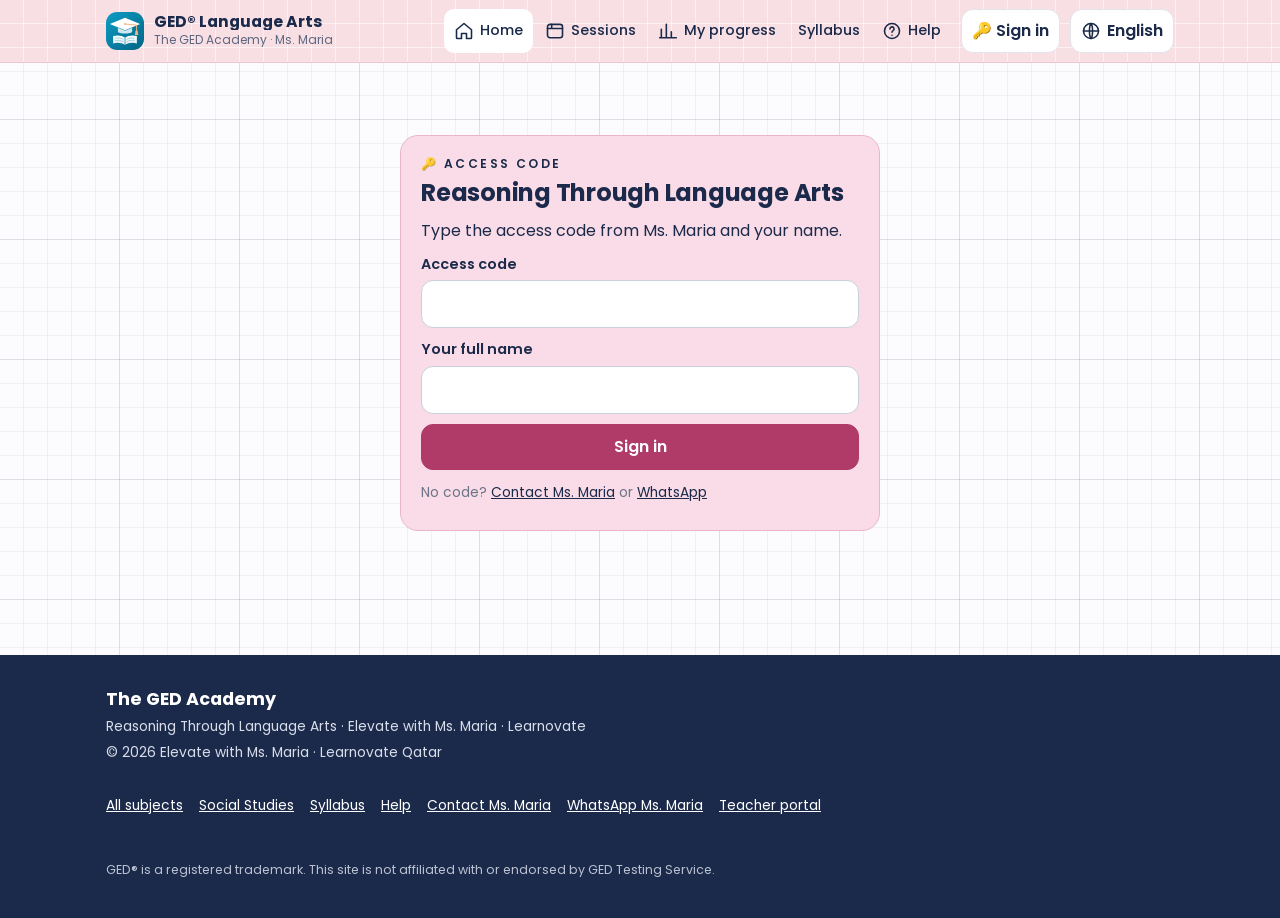
==== commit d26aa17c: "Add Ms. Maria's WhatsApp to every contact point, and a 'Send my score on WhatsApp' button under quiz" ====
--- a/rla/index.html
+++ b/rla/index.html
@@ -47,7 +47,7 @@
 <footer class="foot" data-en>
  <div class="wrap">
   <div><b style="font-size:1.1rem">The GED Academy</b><br><span class="small">Reasoning Through Language Arts · Elevate with Ms. Maria · Learnovate</span><br><span class="small">© 2026 Elevate with Ms. Maria · Learnovate Qatar</span></div>
-  <nav class="small fl" aria-label="Footer"><a href="../">All subjects</a><a href="../social-studies/">Social Studies</a><a href="#/syllabus">Syllabus</a><a href="#/help">Help</a><a href="mailto:maria@me.learnovateqa.com?subject=The%20GED%20Academy">Contact Ms. Maria</a><a href="../teacher/">Teacher portal</a></nav>
+  <nav class="small fl" aria-label="Footer"><a href="../">All subjects</a><a href="../social-studies/">Social Studies</a><a href="#/syllabus">Syllabus</a><a href="#/help">Help</a><a href="mailto:maria@me.learnovateqa.com?subject=The%20GED%20Academy">Contact Ms. Maria</a><a href="https://wa.me/97470771337" target="_blank" rel="noopener">WhatsApp Ms. Maria</a><a href="../teacher/">Teacher portal</a></nav>
   <p class="tm">GED® is a registered trademark. This site is not affiliated with or endorsed by GED Testing Service.</p>
  </div>
 </footer>
--- a/assets/academy.css
+++ b/assets/academy.css
@@ -153,3 +153,17 @@
 /* ---------- comfortable on every screen: tap targets of at least 44 px ---------- */
 summary{min-height:44px;display:flex;align-items:center}
 .iconbtn{min-height:44px;min-width:44px}
+
+/* ---------- notebook grid background (graph paper) ----------
+   Fine lines every 24 px and a slightly stronger line every 120 px. Cards, questions, tables and slides stay solid white. */
+:root{--grid:rgba(27,42,74,.055);--grid-strong:rgba(27,42,74,.085);--grid-light:rgba(255,255,255,.55)}
+body{background-color:#FCFCFE;background-image:
+  linear-gradient(var(--grid-strong) 1px,transparent 1px),linear-gradient(90deg,var(--grid-strong) 1px,transparent 1px),
+  linear-gradient(var(--grid) 1px,transparent 1px),linear-gradient(90deg,var(--grid) 1px,transparent 1px);
+  background-size:120px 120px,120px 120px,24px 24px,24px 24px;background-position:-1px -1px}
+body .hero,body .shero2,body .pbanner,body .end,body .top{background-image:linear-gradient(var(--grid-light) 1px,transparent 1px),linear-gradient(90deg,var(--grid-light) 1px,transparent 1px);background-size:24px 24px;background-position:-1px -1px}
+body .tbrand{background-image:linear-gradient(rgba(255,255,255,.08) 1px,transparent 1px),linear-gradient(90deg,rgba(255,255,255,.08) 1px,transparent 1px),linear-gradient(150deg,#0E9CC4 0%,#017A9C 55%,#1B2A4A 100%);background-size:24px 24px,24px 24px,auto}
+body .card:not([style*="--c"]):not([class*=" t-"]),body .tbl,body table,body .q,body .srow,body .facts,body .facts2,body .opt,body .tsess,body .mtab,body .rev .pass{background-color:#fff}
+.tbl tbody tr:nth-child(even){background:var(--soft)}
+.foot{background-image:none}
+@media print{body{background:#fff}}
--- a/assets/hub.css
+++ b/assets/hub.css
@@ -229,3 +229,5 @@
 .end h2{font-size:1.5rem}
 @media (max-width:860px){.shero2 .in{grid-template-columns:1fr}.facts2{grid-template-columns:1fr 1fr}.facts2 div:nth-child(3){border:0}.facts2 div:nth-child(n+3){border-top:1.5px solid var(--line2)}.pgrid{grid-template-columns:1fr}main.wide .slist{grid-template-columns:1fr}}
 @media (max-width:520px){.shero2{padding-top:22px}.tiles a{min-height:84px}.teacher{grid-template-columns:1fr}.facts2 div{padding:12px 14px}}
+.wab{border-color:#1E8E4E}
+.btn.primary.wab{background:#1E8E4E;border-color:#1E8E4E}
